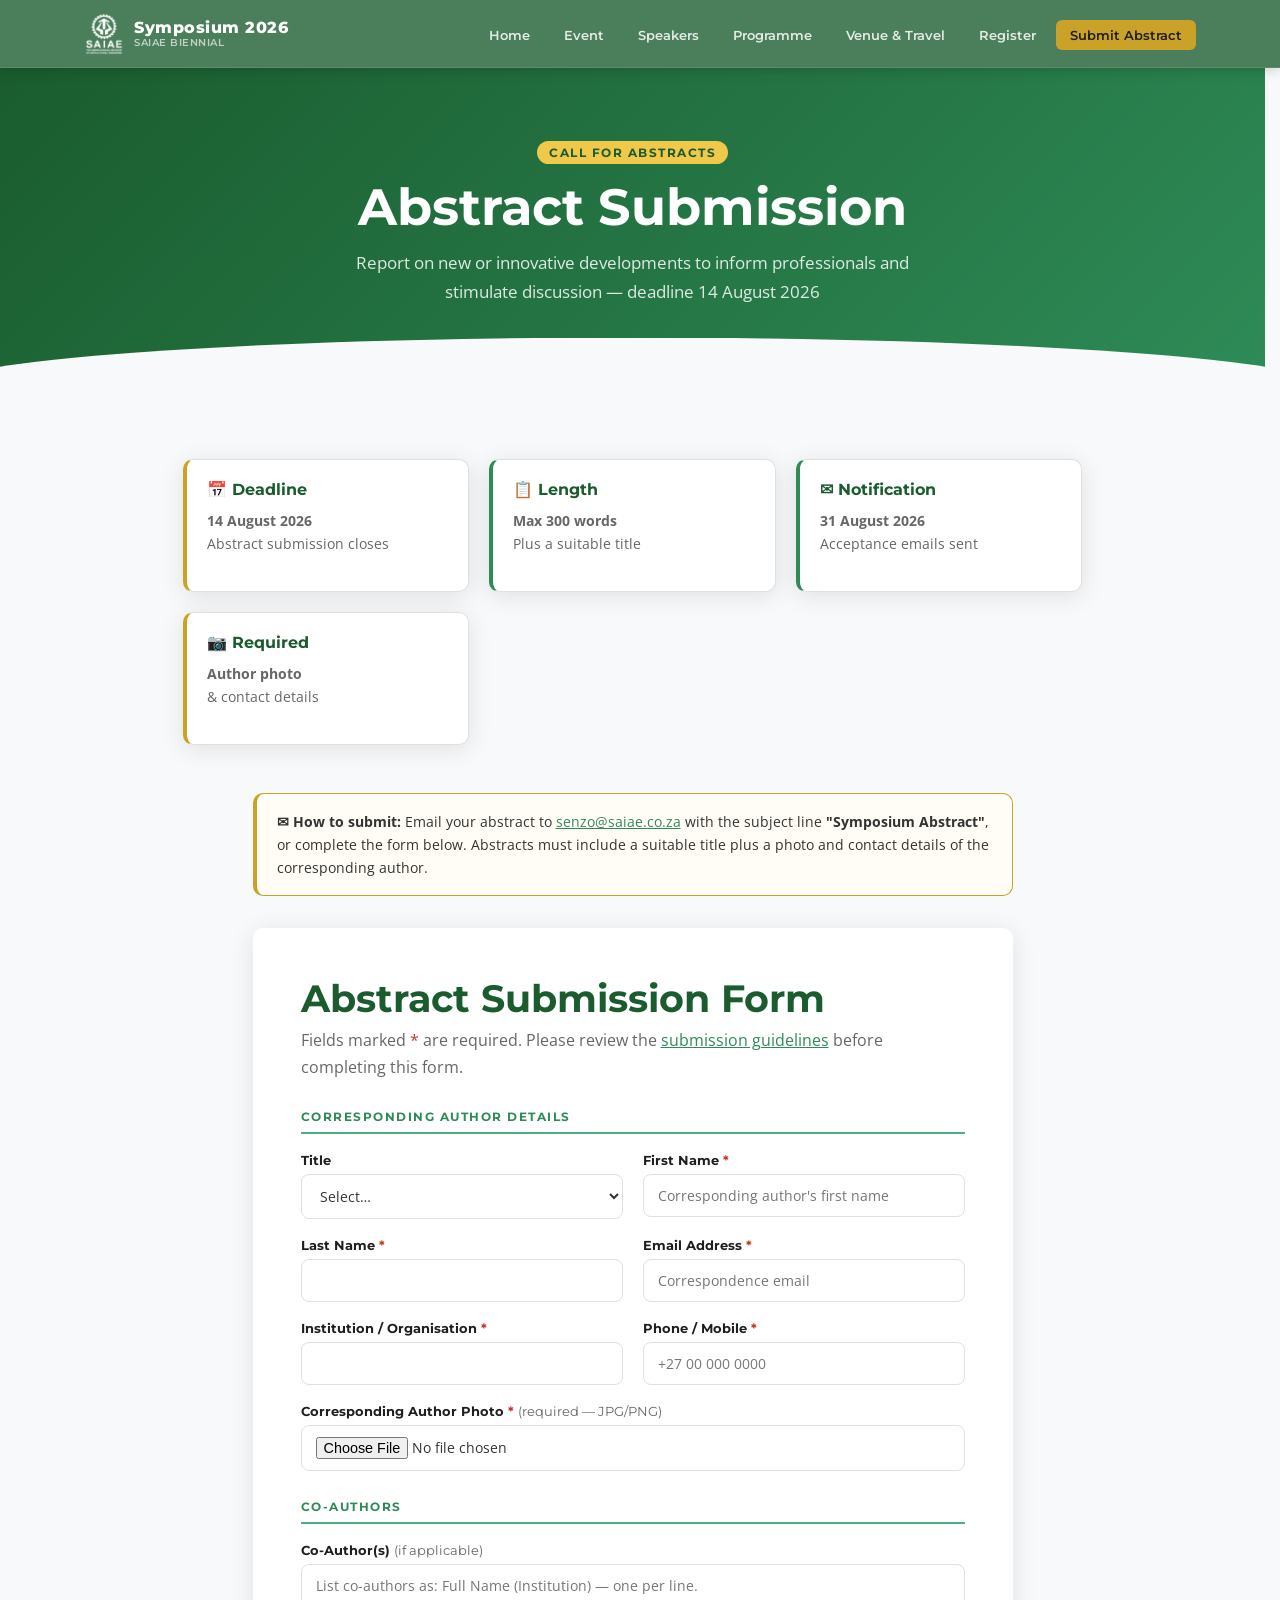
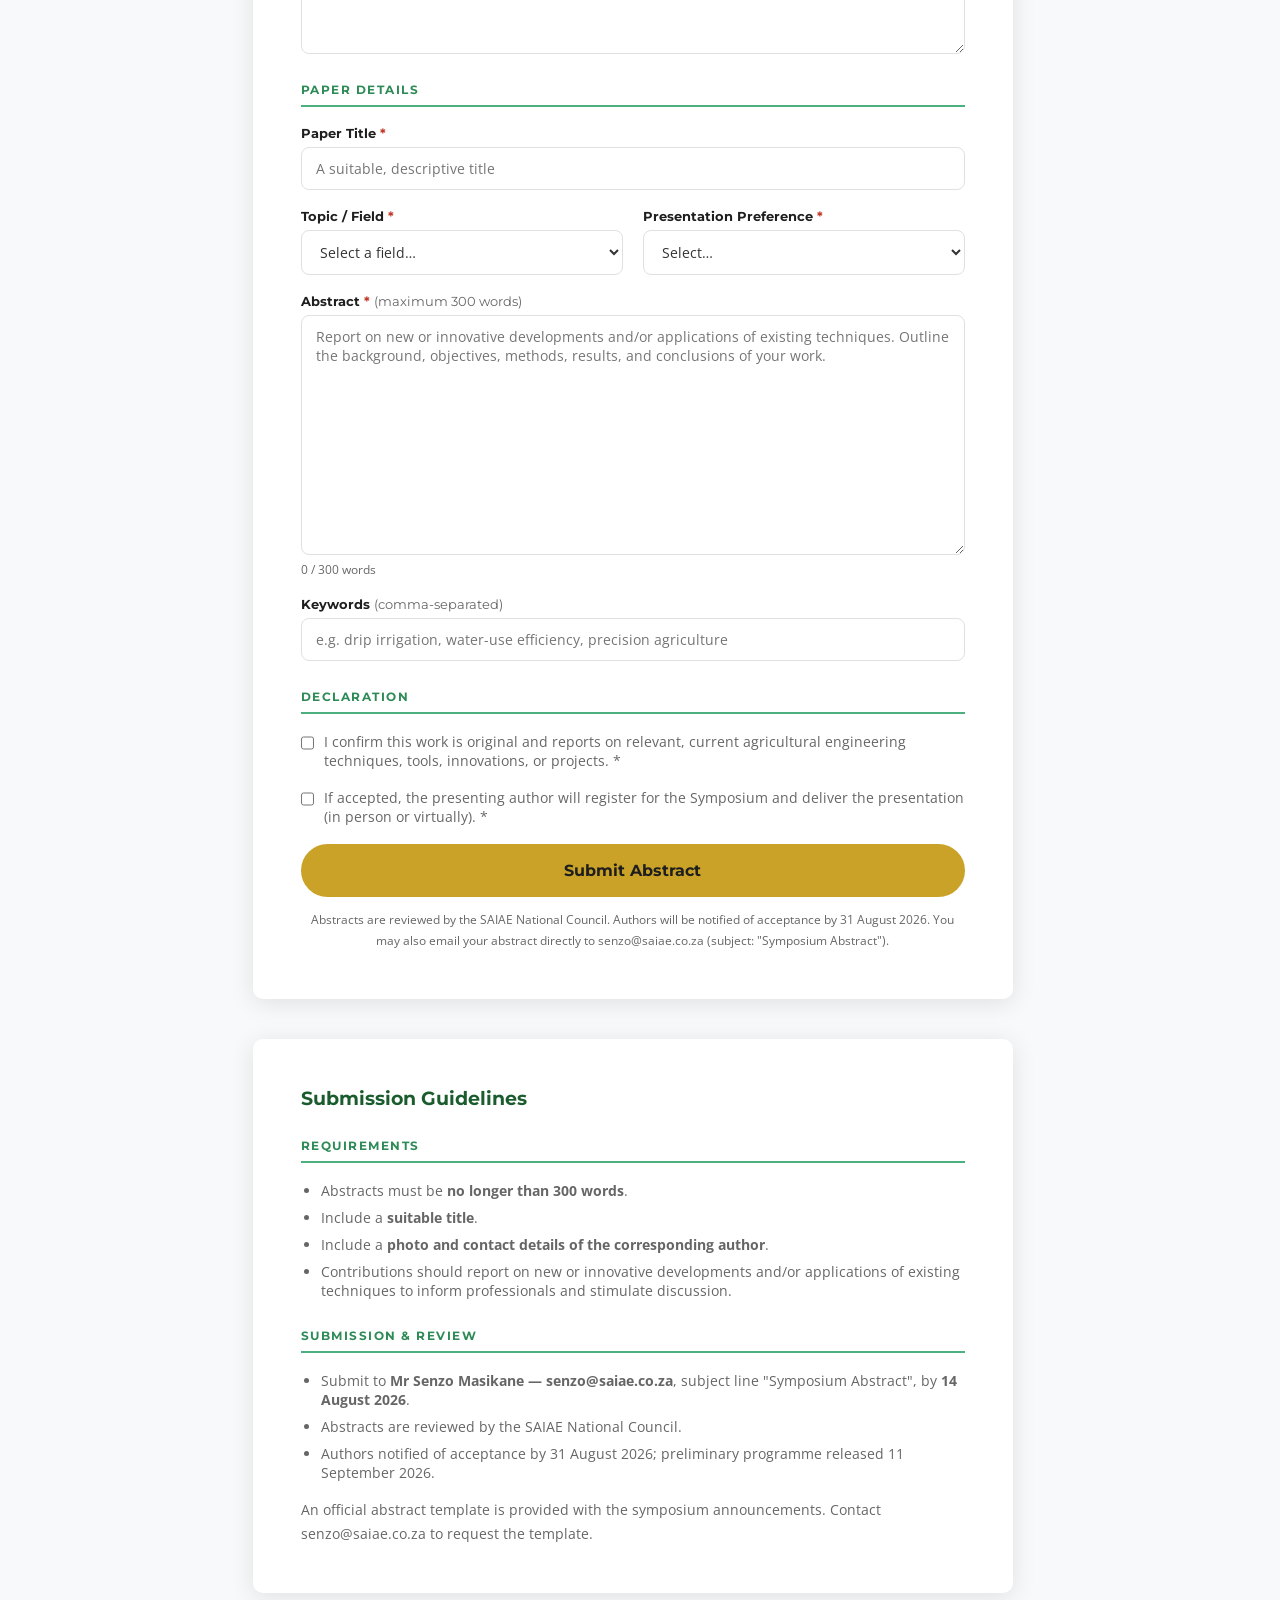
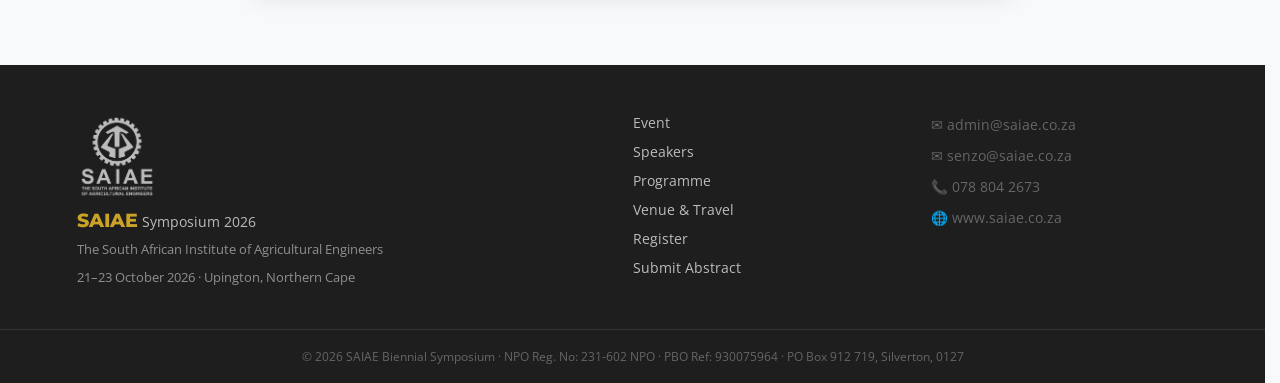
==== abstract.html @ a32e4984 "first commit" ====
<!DOCTYPE html>
<html lang="en">
<head>
  <meta charset="UTF-8" />
  <meta name="viewport" content="width=device-width, initial-scale=1.0" />
  <title>Submit Abstract — 2026 SAIAE Biennial Symposium</title>
  <link rel="stylesheet" href="css/styles.css" />
  <link href="https://fonts.googleapis.com/css2?family=Montserrat:wght@400;600;700;800&family=Open+Sans:wght@400;600&display=swap" rel="stylesheet" />
</head>
<body class="form-page">

  <nav class="navbar">
    <div class="nav-inner container">
      <a href="index.html" class="nav-logo">
        <img src="images/saiae-logo-white.png" alt="SAIAE Logo" class="nav-logo-img" />
        <span class="nav-logo-text">Symposium 2026<small>SAIAE Biennial</small></span>
      </a>
      <button class="nav-toggle" aria-label="Toggle menu">&#9776;</button>
      <ul class="nav-links">
        <li><a href="index.html">Home</a></li>
        <li><a href="event.html">Event</a></li>
        <li><a href="speakers.html">Speakers</a></li>
        <li><a href="timetable.html">Programme</a></li>
        <li><a href="venue.html">Venue &amp; Travel</a></li>
        <li><a href="register.html">Register</a></li>
        <li><a href="abstract.html" class="active">Submit Abstract</a></li>
      </ul>
    </div>
  </nav>

  <section class="page-hero">
    <div class="container">
      <span class="section-tag">Call for Abstracts</span>
      <h1>Abstract Submission</h1>
      <p>Report on new or innovative developments to inform professionals and stimulate discussion — deadline 14 August 2026</p>
    </div>
  </section>

  <section class="section">
    <div class="container">

      <!-- Guidelines strip -->
      <div style="display:grid; grid-template-columns:repeat(auto-fit,minmax(220px,1fr)); gap:20px; max-width:900px; margin:0 auto 48px; ">
        <div class="card" style="padding:20px; border-left:4px solid var(--gold);">
          <h3 style="color:var(--green-dark); font-size:1rem;">&#128197; Deadline</h3>
          <p style="font-size:.85rem; margin-top:6px;"><strong>14 August 2026</strong><br>Abstract submission closes</p>
        </div>
        <div class="card" style="padding:20px; border-left:4px solid var(--green-mid);">
          <h3 style="color:var(--green-dark); font-size:1rem;">&#128203; Length</h3>
          <p style="font-size:.85rem; margin-top:6px;"><strong>Max 300 words</strong><br>Plus a suitable title</p>
        </div>
        <div class="card" style="padding:20px; border-left:4px solid var(--green-mid);">
          <h3 style="color:var(--green-dark); font-size:1rem;">&#9993; Notification</h3>
          <p style="font-size:.85rem; margin-top:6px;"><strong>31 August 2026</strong><br>Acceptance emails sent</p>
        </div>
        <div class="card" style="padding:20px; border-left:4px solid var(--gold);">
          <h3 style="color:var(--green-dark); font-size:1rem;">&#128247; Required</h3>
          <p style="font-size:.85rem; margin-top:6px;"><strong>Author photo</strong><br>&amp; contact details</p>
        </div>
      </div>

      <!-- Email submission notice -->
      <div class="notice-box" style="max-width:760px; margin:0 auto 32px;">
        <strong>&#9993; How to submit:</strong> Email your abstract to <a href="mailto:senzo@saiae.co.za?subject=Symposium%20Abstract">senzo@saiae.co.za</a> with the subject line <strong>"Symposium Abstract"</strong>, or complete the form below. Abstracts must include a suitable title plus a photo and contact details of the corresponding author.
      </div>

      <div class="form-wrap">
        <h2 style="color:var(--green-dark); margin-bottom:4px;">Abstract Submission Form</h2>
        <p style="margin-bottom:8px;">Fields marked <span style="color:#c0392b;">*</span> are required. Please review the <a href="#guidelines" style="color:var(--green-mid);">submission guidelines</a> before completing this form.</p>

        <!-- Submissions are delivered by FormSubmit (https://formsubmit.co) — no backend required.
             multipart/form-data lets the corresponding-author photo be sent as an attachment. -->
        <form id="abstractForm" action="https://formsubmit.co/senzo@saiae.co.za" method="POST" enctype="multipart/form-data" data-type="abstract" novalidate>
          <!-- FormSubmit configuration -->
          <input type="hidden" name="_subject" value="New Abstract Submission — 2026 SAIAE" />
          <input type="hidden" name="_template" value="table" />
          <input type="hidden" name="_captcha" value="false" />
          <input type="hidden" name="_next" value="" />
          <input type="text" name="_honey" style="display:none" tabindex="-1" autocomplete="off" />

          <div class="form-section-title">Corresponding Author Details</div>
          <div class="form-row">
            <div class="form-group">
              <label>Title</label>
              <select name="title">
                <option value="">Select…</option>
                <option>Mr</option><option>Ms</option><option>Mrs</option>
                <option>Dr</option><option>Prof</option><option>Eng</option>
              </select>
            </div>
            <div class="form-group">
              <label>First Name <span class="req">*</span></label>
              <input type="text" name="firstName" placeholder="Corresponding author's first name" required />
            </div>
          </div>
          <div class="form-row">
            <div class="form-group">
              <label>Last Name <span class="req">*</span></label>
              <input type="text" name="lastName" required />
            </div>
            <div class="form-group">
              <label>Email Address <span class="req">*</span></label>
              <input type="email" name="email" placeholder="Correspondence email" required />
            </div>
          </div>
          <div class="form-row">
            <div class="form-group">
              <label>Institution / Organisation <span class="req">*</span></label>
              <input type="text" name="institution" required />
            </div>
            <div class="form-group">
              <label>Phone / Mobile <span class="req">*</span></label>
              <input type="tel" name="phone" placeholder="+27 00 000 0000" required />
            </div>
          </div>
          <div class="form-group">
            <label>Corresponding Author Photo <span class="req">*</span> <span style="font-weight:400; color:var(--text-muted);">(required — JPG/PNG)</span></label>
            <input type="file" name="authorPhoto" accept="image/*" required />
          </div>

          <div class="form-section-title">Co-Authors</div>
          <div class="form-group">
            <label>Co-Author(s) <span style="font-weight:400; color:var(--text-muted);">(if applicable)</span></label>
            <textarea name="coAuthors" placeholder="List co-authors as: Full Name (Institution) — one per line." style="min-height:90px;"></textarea>
          </div>

          <div class="form-section-title">Paper Details</div>
          <div class="form-group">
            <label>Paper Title <span class="req">*</span></label>
            <input type="text" name="paperTitle" placeholder="A suitable, descriptive title" required />
          </div>
          <div class="form-row">
            <div class="form-group">
              <label>Topic / Field <span class="req">*</span></label>
              <select name="track" required>
                <option value="">Select a field…</option>
                <option>4th Industrial Revolution</option>
                <option>Agricultural Mechanization</option>
                <option>Aquaculture &amp; Hydroponics</option>
                <option>Circular Economy</option>
                <option>Climate Change</option>
                <option>Energy Management</option>
                <option>Farm Road Design</option>
                <option>Food Engineering &amp; Post-Harvest Management</option>
                <option>Food &amp; Fibre Production Processing</option>
                <option>General Conditions of Contract</option>
                <option>Hydrology &amp; Dams</option>
                <option>Irrigation</option>
                <option>Livestock Water</option>
                <option>Packaging &amp; Packing Facilities</option>
                <option>Precision Agriculture</option>
                <option>Primary Production</option>
                <option>Renewable Energy</option>
                <option>Soil Conservation</option>
                <option>Structural Engineering</option>
                <option>Subsurface Drainage Systems in Agriculture</option>
                <option>Water Supply &amp; Water Resource Management</option>
                <option>Other</option>
              </select>
            </div>
            <div class="form-group">
              <label>Presentation Preference <span class="req">*</span></label>
              <select name="presentationType" required>
                <option value="">Select…</option>
                <option value="oral">Oral Presentation</option>
                <option value="poster">Poster Presentation</option>
                <option value="virtual">Virtual / Online Presentation</option>
                <option value="either">Either (author's preference)</option>
              </select>
            </div>
          </div>

          <div class="form-group">
            <label>Abstract <span class="req">*</span> <span style="font-weight:400; color:var(--text-muted);">(maximum 300 words)</span></label>
            <textarea name="abstract" id="abstractText" placeholder="Report on new or innovative developments and/or applications of existing techniques. Outline the background, objectives, methods, results, and conclusions of your work." style="min-height:240px;" required></textarea>
            <span style="font-size:.75rem; color:var(--text-muted);" id="wordCount">0 / 300 words</span>
          </div>

          <div class="form-group">
            <label>Keywords <span style="font-weight:400; color:var(--text-muted);">(comma-separated)</span></label>
            <input type="text" name="keywords" placeholder="e.g. drip irrigation, water-use efficiency, precision agriculture" />
          </div>

          <div class="form-section-title">Declaration</div>
          <div class="form-check">
            <input type="checkbox" id="original" name="original" required />
            <label for="original">I confirm this work is original and reports on relevant, current agricultural engineering techniques, tools, innovations, or projects. <span class="req">*</span></label>
          </div>
          <div class="form-check">
            <input type="checkbox" id="present" name="present" required />
            <label for="present">If accepted, the presenting author will register for the Symposium and deliver the presentation (in person or virtually). <span class="req">*</span></label>
          </div>

          <div class="form-submit">
            <button type="submit" class="btn btn-primary">Submit Abstract</button>
          </div>
          <p class="form-note">Abstracts are reviewed by the SAIAE National Council. Authors will be notified of acceptance by 31 August 2026. You may also email your abstract directly to senzo@saiae.co.za (subject: "Symposium Abstract").</p>
        </form>
      </div>

      <!-- Guidelines -->
      <div id="guidelines" class="form-wrap" style="margin-top:40px;">
        <h3 style="color:var(--green-dark); margin-bottom:16px;">Submission Guidelines</h3>
        <div class="form-section-title">Requirements</div>
        <ul style="padding-left:20px; margin-bottom:16px;">
          <li style="margin-bottom:8px; color:var(--text-muted); font-size:.9rem;">Abstracts must be <strong>no longer than 300 words</strong>.</li>
          <li style="margin-bottom:8px; color:var(--text-muted); font-size:.9rem;">Include a <strong>suitable title</strong>.</li>
          <li style="margin-bottom:8px; color:var(--text-muted); font-size:.9rem;">Include a <strong>photo and contact details of the corresponding author</strong>.</li>
          <li style="margin-bottom:8px; color:var(--text-muted); font-size:.9rem;">Contributions should report on new or innovative developments and/or applications of existing techniques to inform professionals and stimulate discussion.</li>
        </ul>
        <div class="form-section-title">Submission &amp; Review</div>
        <ul style="padding-left:20px; margin-bottom:16px;">
          <li style="margin-bottom:8px; color:var(--text-muted); font-size:.9rem;">Submit to <strong>Mr Senzo Masikane — senzo@saiae.co.za</strong>, subject line "Symposium Abstract", by <strong>14 August 2026</strong>.</li>
          <li style="margin-bottom:8px; color:var(--text-muted); font-size:.9rem;">Abstracts are reviewed by the SAIAE National Council.</li>
          <li style="margin-bottom:8px; color:var(--text-muted); font-size:.9rem;">Authors notified of acceptance by 31 August 2026; preliminary programme released 11 September 2026.</li>
        </ul>
        <p style="font-size:.85rem; color:var(--text-muted);">An official abstract template is provided with the symposium announcements. Contact senzo@saiae.co.za to request the template.</p>
      </div>

    </div>
  </section>

  <footer class="footer">
    <div class="container footer-inner">
      <div class="footer-brand"><img src="images/saiae-logo-white.png" alt="SAIAE Logo" class="footer-logo-img" /><span class="logo-accent">SAIAE</span> Symposium 2026<p>The South African Institute of Agricultural Engineers</p><p style="margin-top:6px;">21–23 October 2026 · Upington, Northern Cape</p></div>
      <div class="footer-links">
        <a href="event.html">Event</a><a href="speakers.html">Speakers</a>
        <a href="timetable.html">Programme</a><a href="venue.html">Venue &amp; Travel</a>
        <a href="register.html">Register</a><a href="abstract.html">Submit Abstract</a>
      </div>
      <div class="footer-contact"><p>&#9993; admin@saiae.co.za</p><p>&#9993; senzo@saiae.co.za</p><p>&#128222; 078 804 2673</p><p>&#127760; www.saiae.co.za</p></div>
    </div>
    <div class="footer-bottom"><p>&copy; 2026 SAIAE Biennial Symposium · NPO Reg. No: 231-602 NPO · PBO Ref: 930075964 · PO Box 912 719, Silverton, 0127</p></div>
  </footer>

  <script src="js/main.js"></script>
</body>
</html>
---- css/styles.css ----
/* =============================================
   SAIAE 2026 SYMPOSIUM — GLOBAL STYLES
   ============================================= */

:root {
  --green-dark:   #1a5c2e;
  --green-mid:    #2e8b57;
  --green-light:  #4caf80;
  --gold:         #c9a227;
  --gold-light:   #f0c84a;
  --charcoal:     #1e1e1e;
  --text:         #333333;
  --text-muted:   #666666;
  --bg-light:     #f8f9fa;
  --white:        #ffffff;
  --border:       #e0e0e0;
  --shadow:       0 4px 24px rgba(0,0,0,0.10);
  --radius:       10px;
  --font-head:    'Montserrat', sans-serif;
  --font-body:    'Open Sans', sans-serif;
  --nav-h:        68px;
}

*, *::before, *::after { box-sizing: border-box; margin: 0; padding: 0; }

html {
  scroll-behavior: smooth;
  overflow-y: scroll;          /* always reserve scrollbar space — stops the sideways "shake" between pages */
  scrollbar-gutter: stable;
}

body {
  font-family: var(--font-body);
  color: var(--text);
  background: var(--white);
  padding-top: var(--nav-h);
}

.container { max-width: 1160px; margin: 0 auto; padding: 0 24px; }
.section { padding: 72px 0; }
.bg-light { background: var(--bg-light); }

/* ---- TYPOGRAPHY ---- */
h1,h2,h3,h4 { font-family: var(--font-head); color: var(--charcoal); line-height: 1.2; }
h2 { font-size: clamp(1.6rem, 3vw, 2.4rem); margin-bottom: 16px; }
h3 { font-size: 1.2rem; margin-bottom: 10px; }
p  { line-height: 1.7; color: var(--text-muted); }

.section-tag {
  display: inline-block;
  background: var(--gold-light);
  color: var(--green-dark);
  font-family: var(--font-head);
  font-size: .75rem;
  font-weight: 700;
  letter-spacing: 1.5px;
  text-transform: uppercase;
  padding: 4px 12px;
  border-radius: 20px;
  margin-bottom: 12px;
}

.logo-accent { color: var(--gold); }

/* Logo variants */
.hero-logo {
  display: block;
  width: 120px;
  margin-bottom: 20px;
  filter: brightness(0) invert(1);  /* white on dark bg */
  opacity: .9;
}
.footer-logo-img {
  display: block;
  width: 80px;
  margin-bottom: 8px;
  filter: brightness(0) invert(1);
  opacity: .7;
}

/* ---- BUTTONS ---- */
.btn {
  display: inline-block;
  padding: 13px 32px;
  border-radius: 50px;
  font-family: var(--font-head);
  font-weight: 700;
  font-size: .9rem;
  text-decoration: none;
  cursor: pointer;
  transition: all .25s;
  border: 2px solid transparent;
}
.btn-primary {
  background: var(--gold);
  color: var(--charcoal);
}
.btn-primary:hover { background: var(--gold-light); transform: translateY(-2px); box-shadow: var(--shadow); }
.btn-outline {
  background: transparent;
  border-color: var(--white);
  color: var(--white);
}
.btn-outline:hover { background: var(--white); color: var(--green-dark); transform: translateY(-2px); }
.btn-green {
  background: var(--green-mid);
  color: var(--white);
  border-color: var(--green-mid);
}
.btn-green:hover { background: var(--green-dark); border-color: var(--green-dark); transform: translateY(-2px); }

/* ---- NAVBAR ---- */
.navbar {
  position: fixed; top: 0; left: 0; right: 0;
  height: var(--nav-h);
  background: rgba(26, 92, 46, 0.78);   /* --green-dark @ 78% — glassy */
  -webkit-backdrop-filter: blur(14px) saturate(150%);
  backdrop-filter: blur(14px) saturate(150%);
  border-bottom: 1px solid rgba(255,255,255,.10);
  z-index: 1000;
  box-shadow: 0 2px 12px rgba(0,0,0,.18);
  transition: background .25s, box-shadow .25s;
}
.nav-inner {
  display: flex; align-items: center; justify-content: space-between;
  height: 100%;
}
.nav-logo {
  display: flex;
  align-items: center;
  gap: 10px;
  text-decoration: none;
}
.nav-logo-img {
  height: 44px;
  width: auto;
  display: block;
}
.nav-logo-text {
  font-family: var(--font-head);
  font-size: 1rem;
  font-weight: 800;
  color: var(--white);
  letter-spacing: .5px;
  line-height: 1.2;
}
.nav-logo-text small {
  display: block;
  font-size: .65rem;
  font-weight: 600;
  color: rgba(255,255,255,.65);
  letter-spacing: .5px;
  text-transform: uppercase;
}
.nav-links {
  display: flex; gap: 6px; list-style: none; align-items: center;
}
.nav-links a {
  color: rgba(255,255,255,.85);
  text-decoration: none;
  font-family: var(--font-head);
  font-size: .82rem;
  font-weight: 600;
  padding: 7px 14px;
  border-radius: 6px;
  transition: background .2s, color .2s;
}
.nav-links a:hover, .nav-links a.active {
  background: var(--gold);
  color: var(--charcoal);
}
.nav-toggle { display: none; background: none; border: none; color: var(--white); font-size: 1.5rem; cursor: pointer; }

/* ---- HERO ---- */
.hero {
  position: relative;
  min-height: 92vh;
  display: flex; align-items: center;
  background: linear-gradient(135deg, var(--green-dark) 0%, var(--green-mid) 60%, #1a7a42 100%);
  overflow: hidden;
}
.hero::before {
  content: '';
  position: absolute; inset: 0;
  background: url('../images/hero-bg.jpg') center/cover no-repeat;
  opacity: .15;
}
.hero-overlay { position: absolute; inset: 0; background: linear-gradient(135deg, rgba(26,92,46,.92) 0%, rgba(46,139,87,.75) 100%); }
.hero-content {
  position: relative; z-index: 2;
  padding: 80px 24px 100px;
}
.hero-tag {
  font-family: var(--font-head);
  font-size: .8rem;
  font-weight: 700;
  letter-spacing: 2px;
  text-transform: uppercase;
  color: var(--gold-light);
  margin-bottom: 16px;
}
.hero-title {
  font-family: var(--font-head);
  font-size: clamp(2.8rem, 7vw, 5.5rem);
  font-weight: 800;
  color: var(--white);
  line-height: 1.05;
  margin-bottom: 20px;
}
.hero-subtitle {
  font-size: clamp(1rem, 2vw, 1.3rem);
  color: rgba(255,255,255,.88);
  max-width: 560px;
  margin-bottom: 24px;
  line-height: 1.6;
}
.hero-meta {
  display: flex; flex-wrap: wrap; gap: 12px;
  margin-bottom: 36px;
  font-family: var(--font-head);
  font-size: .9rem;
  color: rgba(255,255,255,.9);
}
.meta-divider { opacity: .5; }
.hero-cta { display: flex; gap: 16px; flex-wrap: wrap; }
.hero-wave {
  position: absolute; bottom: -1px; left: 0; right: 0;
  line-height: 0;
}
.hero-wave svg { width: 100%; height: 80px; }

/* ---- INFO CARDS ---- */
.cards-grid {
  display: grid;
  grid-template-columns: repeat(auto-fit, minmax(240px, 1fr));
  gap: 24px;
}
.card {
  background: var(--white);
  border: 1px solid var(--border);
  border-radius: var(--radius);
  padding: 32px 24px;
  box-shadow: var(--shadow);
  transition: transform .25s, box-shadow .25s;
}
.card:hover { transform: translateY(-6px); box-shadow: 0 10px 36px rgba(0,0,0,.13); }
.card-icon { font-size: 2.2rem; margin-bottom: 14px; }
.card h3 { color: var(--green-dark); }
.card p { font-size: .9rem; margin-bottom: 16px; }
.card-link {
  font-family: var(--font-head);
  font-size: .82rem;
  font-weight: 700;
  color: var(--green-mid);
  text-decoration: none;
  transition: color .2s;
}
.card-link:hover { color: var(--gold); }

/* ---- ABOUT STRIP ---- */
.about-inner {
  display: grid;
  grid-template-columns: 1fr 1fr;
  gap: 64px;
  align-items: center;
}
.about-text h2 { color: var(--green-dark); }
.about-text p { margin-bottom: 16px; }
.about-stats {
  display: grid; grid-template-columns: 1fr 1fr; gap: 24px;
}
.stat {
  background: var(--white);
  border-radius: var(--radius);
  padding: 24px;
  text-align: center;
  box-shadow: var(--shadow);
}
.stat-number {
  display: block;
  font-family: var(--font-head);
  font-size: 2.4rem;
  font-weight: 800;
  color: var(--green-mid);
}
.stat-label {
  display: block;
  font-size: .8rem;
  color: var(--text-muted);
  font-weight: 600;
  margin-top: 4px;
}

/* ---- PAGE HERO (inner pages) ---- */
.page-hero {
  background: linear-gradient(135deg, var(--green-dark), var(--green-mid));
  padding: 72px 24px 80px;
  text-align: center;
  position: relative;
  overflow: hidden;
}
.page-hero::after {
  content: '';
  position: absolute; bottom: -1px; left: 0; right: 0;
  height: 50px;
  background: var(--bg-light);
  clip-path: ellipse(55% 100% at 50% 100%);
}
.page-hero h1 {
  color: var(--white);
  font-size: clamp(2rem, 5vw, 3.2rem);
  margin-bottom: 12px;
}
.page-hero p {
  color: rgba(255,255,255,.85);
  font-size: 1.05rem;
  max-width: 600px;
  margin: 0 auto;
}

/* ---- EVENT PAGE ---- */
.event-grid {
  display: grid;
  grid-template-columns: 2fr 1fr;
  gap: 48px;
  align-items: start;
}
.event-body h3 { color: var(--green-dark); margin-top: 28px; margin-bottom: 8px; }
.event-body ul { padding-left: 20px; }
.event-body ul li { margin-bottom: 8px; color: var(--text-muted); line-height: 1.6; }
.event-sidebar .sidebar-card {
  background: var(--green-dark);
  color: var(--white);
  border-radius: var(--radius);
  padding: 28px;
  margin-bottom: 20px;
}
.event-sidebar .sidebar-card h4 { color: var(--gold-light); margin-bottom: 12px; font-size: .85rem; letter-spacing: 1px; text-transform: uppercase; }
.event-sidebar .sidebar-card p { color: rgba(255,255,255,.85); font-size: .9rem; margin-bottom: 8px; }
.theme-pill {
  display: inline-block;
  background: rgba(201,162,39,.2);
  color: var(--gold-light);
  border: 1px solid var(--gold);
  border-radius: 20px;
  padding: 4px 14px;
  font-size: .8rem;
  font-weight: 600;
  margin: 4px 4px 4px 0;
}

/* ---- SPEAKERS PAGE ---- */
.speakers-grid {
  display: grid;
  grid-template-columns: repeat(auto-fill, minmax(280px, 1fr));
  gap: 32px;
}
.speaker-card {
  background: var(--white);
  border-radius: var(--radius);
  overflow: hidden;
  box-shadow: var(--shadow);
  border: 1px solid var(--border);
  transition: transform .25s, box-shadow .25s;
}
.speaker-card:hover { transform: translateY(-6px); box-shadow: 0 14px 40px rgba(0,0,0,.14); }
.speaker-img {
  width: 100%;
  aspect-ratio: 1/1;
  object-fit: cover;
  background: linear-gradient(135deg, var(--green-dark), var(--green-light));
  display: flex; align-items: center; justify-content: center;
  font-size: 4rem;
  color: rgba(255,255,255,.5);
}
.speaker-img img { width: 100%; height: 100%; object-fit: cover; }
.speaker-info { padding: 24px; }
.speaker-type {
  font-size: .72rem;
  font-weight: 700;
  letter-spacing: 1.5px;
  text-transform: uppercase;
  padding: 3px 10px;
  border-radius: 12px;
  margin-bottom: 10px;
  display: inline-block;
}
.type-key   { background: rgba(201,162,39,.15); color: var(--gold); }
.type-tech  { background: rgba(46,139,87,.15);  color: var(--green-mid); }
.speaker-name  { font-size: 1.1rem; color: var(--green-dark); margin-bottom: 4px; }
.speaker-title { font-size: .82rem; color: var(--text-muted); margin-bottom: 12px; }
.speaker-topic {
  font-size: .85rem;
  border-left: 3px solid var(--gold);
  padding-left: 10px;
  color: var(--text);
  font-style: italic;
}
.speaker-bio { font-size: .82rem; color: var(--text-muted); margin-top: 10px; line-height: 1.6; }

/* ---- TIMETABLE PAGE ---- */
.timetable-tabs { display: flex; gap: 8px; margin-bottom: 32px; flex-wrap: wrap; }
.tab-btn {
  padding: 10px 24px;
  border: 2px solid var(--green-mid);
  background: var(--white);
  color: var(--green-mid);
  font-family: var(--font-head);
  font-weight: 700;
  font-size: .85rem;
  border-radius: 50px;
  cursor: pointer;
  transition: all .2s;
}
.tab-btn.active, .tab-btn:hover {
  background: var(--green-mid);
  color: var(--white);
}
.day-panel { display: none; }
.day-panel.active { display: block; }
.timetable-table {
  width: 100%;
  border-collapse: collapse;
  border-radius: var(--radius);
  overflow: hidden;
  box-shadow: var(--shadow);
}
.timetable-table thead {
  background: var(--green-dark);
  color: var(--white);
}
.timetable-table th, .timetable-table td {
  padding: 14px 18px;
  text-align: left;
  font-size: .88rem;
}
.timetable-table th { font-family: var(--font-head); font-weight: 700; font-size: .8rem; letter-spacing: .5px; }
.timetable-table tbody tr:nth-child(even) { background: var(--bg-light); }
.timetable-table tbody tr:hover { background: rgba(46,139,87,.07); }
.timetable-table td:first-child {
  font-family: var(--font-head);
  font-weight: 700;
  color: var(--green-mid);
  white-space: nowrap;
  width: 120px;
}
.event-type {
  display: inline-block;
  font-size: .7rem;
  font-weight: 700;
  letter-spacing: 1px;
  text-transform: uppercase;
  padding: 2px 8px;
  border-radius: 10px;
  margin-left: 6px;
  vertical-align: middle;
}
.type-plenary  { background: rgba(201,162,39,.2); color: #8a6a00; }
.type-break    { background: rgba(100,100,100,.12); color: #666; }
.type-workshop { background: rgba(46,139,87,.15); color: var(--green-mid); }
.type-social   { background: rgba(63,81,181,.12); color: #3f51b5; }

/* ---- FORMS ---- */
.form-page { background: var(--bg-light); }
.form-wrap {
  max-width: 760px;
  margin: 0 auto;
  background: var(--white);
  border-radius: var(--radius);
  padding: 48px;
  box-shadow: var(--shadow);
}
.form-section-title {
  font-family: var(--font-head);
  font-size: .75rem;
  font-weight: 700;
  letter-spacing: 1.5px;
  text-transform: uppercase;
  color: var(--green-mid);
  border-bottom: 2px solid var(--green-light);
  padding-bottom: 8px;
  margin: 28px 0 18px;
}
.form-row { display: grid; gap: 20px; grid-template-columns: 1fr 1fr; }
.form-group { display: flex; flex-direction: column; gap: 6px; margin-bottom: 18px; }
.form-group label {
  font-size: .82rem;
  font-weight: 700;
  color: var(--charcoal);
  font-family: var(--font-head);
}
.form-group label .req { color: #c0392b; }
.form-group input,
.form-group select,
.form-group textarea {
  padding: 11px 14px;
  border: 1.5px solid var(--border);
  border-radius: 8px;
  font-family: var(--font-body);
  font-size: .9rem;
  color: var(--text);
  background: var(--white);
  transition: border-color .2s, box-shadow .2s;
  width: 100%;
}
.form-group input:focus,
.form-group select:focus,
.form-group textarea:focus {
  outline: none;
  border-color: var(--green-mid);
  box-shadow: 0 0 0 3px rgba(46,139,87,.15);
}
.form-group textarea { resize: vertical; min-height: 110px; }
.form-check { display: flex; align-items: flex-start; gap: 10px; margin-bottom: 18px; }
.form-check input[type=checkbox] { margin-top: 3px; width: 16px; height: 16px; cursor: pointer; }
.form-check label { font-size: .85rem; color: var(--text-muted); cursor: pointer; }
.form-submit { margin-top: 8px; }
.form-submit .btn { width: 100%; text-align: center; font-size: 1rem; padding: 15px; }
.form-note { font-size: .78rem; color: var(--text-muted); margin-top: 12px; text-align: center; }
.success-msg {
  display: none;
  background: #e8f5e9;
  border: 1px solid #81c784;
  border-radius: var(--radius);
  padding: 20px 24px;
  color: var(--green-dark);
  font-family: var(--font-head);
  font-weight: 600;
  margin-top: 16px;
  text-align: center;
}

/* ---- IMPORTANT DATES GRID ---- */
.dates-grid {
  display: grid;
  grid-template-columns: repeat(auto-fit, minmax(180px, 1fr));
  gap: 16px;
}
.date-item {
  background: var(--white);
  border: 1px solid var(--border);
  border-radius: var(--radius);
  padding: 22px 18px;
  text-align: center;
  box-shadow: var(--shadow);
  border-top: 4px solid var(--green-mid);
}
.date-item.highlight { border-top-color: var(--gold); background: #fffdf5; }
.date-when {
  display: block;
  font-family: var(--font-head);
  font-size: 1.15rem;
  font-weight: 800;
  color: var(--green-dark);
}
.date-item.highlight .date-when { color: #8a6a00; }
.date-what {
  display: block;
  font-size: .8rem;
  color: var(--text-muted);
  margin-top: 6px;
  font-weight: 600;
}

/* ---- NOTICE BOX ---- */
.notice-box {
  background: #fffdf5;
  border: 1px solid var(--gold);
  border-left: 4px solid var(--gold);
  border-radius: var(--radius);
  padding: 16px 20px;
  font-size: .9rem;
  color: var(--text);
  line-height: 1.6;
}
.notice-box a { color: var(--green-mid); }

/* ---- TOPIC COLUMNS (event page) ---- */
.topic-columns {
  columns: 2;
  column-gap: 32px;
  padding-left: 20px;
}
.topic-columns li { margin-bottom: 8px; color: var(--text-muted); break-inside: avoid; }

/* ---- TOPIC CHIPS (speakers page) ---- */
.topic-grid { display: flex; flex-wrap: wrap; gap: 10px; }
.topic-chip {
  background: var(--bg-light);
  border: 1px solid var(--border);
  border-left: 3px solid var(--green-mid);
  border-radius: 6px;
  padding: 10px 16px;
  font-size: .85rem;
  font-weight: 600;
  color: var(--green-dark);
  font-family: var(--font-head);
}

/* ---- TBA SPEAKER CARDS ---- */
.speaker-card.tba .speaker-img { background: linear-gradient(135deg, #cfd8d2, #aebfb4); }
.speaker-card.tba .speaker-name { color: var(--text-muted); }

/* ---- COLLAPSIBLE ACCORDION (speakers) ---- */
.accordion {
  background: var(--white);
  border: 1px solid var(--border);
  border-radius: var(--radius);
  box-shadow: var(--shadow);
  margin-bottom: 16px;
  overflow: hidden;
}
.accordion-header {
  width: 100%;
  display: flex;
  align-items: center;
  gap: 14px;
  padding: 18px 24px;
  background: var(--white);
  border: none;
  border-left: 5px solid var(--green-mid);
  cursor: pointer;
  font-family: var(--font-head);
  text-align: left;
  transition: background .2s;
}
.accordion-header:hover { background: var(--bg-light); }
.accordion.open .accordion-header { border-left-color: var(--gold); }
.acc-icon { font-size: 1.3rem; line-height: 1; }
.acc-title {
  flex: 1;
  font-size: 1.15rem;
  font-weight: 800;
  color: var(--green-dark);
}
.acc-meta {
  font-size: .78rem;
  font-weight: 600;
  color: var(--text-muted);
  background: var(--bg-light);
  padding: 3px 10px;
  border-radius: 12px;
  white-space: nowrap;
}
.acc-chevron {
  color: var(--green-mid);
  font-size: 1.1rem;
  transition: transform .3s ease;
}
.accordion.open .acc-chevron { transform: rotate(180deg); }
.accordion-body { display: none; padding: 4px 24px 24px; }
.accordion.open .accordion-body { display: block; animation: accFade .3s ease; }
@keyframes accFade {
  from { opacity: 0; transform: translateY(-6px); }
  to   { opacity: 1; transform: translateY(0); }
}

/* ---- COMPACT SPEAKER CARDS (scales to many speakers) ---- */
.speaker-grid-compact {
  display: grid;
  grid-template-columns: repeat(auto-fill, minmax(300px, 1fr));
  gap: 14px;
}
.speaker-card-compact {
  display: flex;
  gap: 14px;
  align-items: flex-start;
  background: var(--bg-light);
  border: 1px solid var(--border);
  border-radius: 10px;
  padding: 14px;
  transition: transform .2s, box-shadow .2s;
}
.speaker-card-compact:hover { transform: translateY(-3px); box-shadow: var(--shadow); }
.sc-avatar {
  flex: 0 0 60px;
  width: 60px; height: 60px;
  border-radius: 50%;
  background: linear-gradient(135deg, var(--green-dark), var(--green-light));
  display: flex; align-items: center; justify-content: center;
  font-size: 1.7rem; color: rgba(255,255,255,.6);
  overflow: hidden;
}
.sc-avatar img { width: 100%; height: 100%; object-fit: cover; }
.sc-info { min-width: 0; }
.sc-name { font-size: .98rem; color: var(--green-dark); margin: 5px 0 2px; }
.sc-title { font-size: .78rem; color: var(--text-muted); margin-bottom: 7px; }
.sc-topic {
  font-size: .8rem;
  color: var(--text);
  border-left: 3px solid var(--gold);
  padding-left: 8px;
  font-style: italic;
  line-height: 1.4;
}

/* ---- FEE TABLE ---- */
.table-scroll { overflow-x: auto; border-radius: var(--radius); box-shadow: var(--shadow); }
.fee-table {
  width: 100%;
  border-collapse: collapse;
  background: var(--white);
  min-width: 640px;
}
.fee-table thead { background: var(--green-dark); color: var(--white); }
.fee-table th, .fee-table td { padding: 13px 16px; text-align: left; font-size: .88rem; }
.fee-table th { font-family: var(--font-head); font-weight: 700; font-size: .82rem; }
.fee-table th span { font-weight: 400; opacity: .8; font-size: .72rem; }
.fee-table td:first-child { font-weight: 600; color: var(--green-dark); }
.fee-table td:not(:first-child) { font-family: var(--font-head); font-weight: 600; }
.fee-table tbody tr:nth-child(even) { background: var(--bg-light); }
.fee-table tbody tr:hover { background: rgba(46,139,87,.07); }
.fee-notes { margin-top: 16px; }
.fee-notes p { font-size: .8rem; color: var(--text-muted); margin-bottom: 6px; }

/* ---- ACCOMMODATION CARDS ---- */
.accom-grid {
  display: grid;
  grid-template-columns: repeat(auto-fill, minmax(280px, 1fr));
  gap: 24px;
}
.accom-card {
  background: var(--white);
  border: 1px solid var(--border);
  border-radius: var(--radius);
  padding: 24px;
  box-shadow: var(--shadow);
  position: relative;
  transition: transform .25s, box-shadow .25s;
}
.accom-card:hover { transform: translateY(-4px); box-shadow: 0 12px 36px rgba(0,0,0,.13); }
.accom-card.featured { border: 2px solid var(--gold); }
.accom-tag {
  position: absolute; top: -11px; left: 20px;
  background: var(--gold); color: var(--charcoal);
  font-family: var(--font-head); font-size: .68rem; font-weight: 700;
  letter-spacing: 1px; text-transform: uppercase;
  padding: 3px 12px; border-radius: 12px;
}
.accom-card h3 { color: var(--green-dark); font-size: 1.05rem; }
.accom-meta { font-size: .8rem; color: var(--gold); font-weight: 700; margin: 4px 0 10px; font-family: var(--font-head); }
.accom-card p { font-size: .85rem; }
.accom-link {
  display: inline-block; margin-top: 12px;
  font-family: var(--font-head); font-size: .8rem; font-weight: 700;
  color: var(--green-mid); text-decoration: none;
}
.accom-link:hover { color: var(--gold); }

/* ---- TECHNICAL TOUR CARDS ---- */
.tour-grid {
  display: grid;
  grid-template-columns: repeat(auto-fit, minmax(220px, 1fr));
  gap: 24px;
}
.tour-card {
  background: var(--white);
  border-radius: var(--radius);
  padding: 28px 22px;
  text-align: center;
  box-shadow: var(--shadow);
  border-bottom: 4px solid var(--green-mid);
  transition: transform .25s;
}
.tour-card:hover { transform: translateY(-4px); }
.tour-icon { font-size: 2.4rem; display: block; margin-bottom: 12px; }
.tour-card h3 { color: var(--green-dark); font-size: 1rem; }
.tour-card p { font-size: .82rem; margin-top: 6px; }

/* ---- WHY / TOURISM LISTS ---- */
.why-list { list-style: none; padding: 0; margin-top: 14px; }
.why-list li {
  padding: 10px 0 10px 28px;
  position: relative;
  border-bottom: 1px solid var(--border);
  color: var(--text-muted);
  font-size: .9rem;
  line-height: 1.5;
}
.why-list li::before {
  content: '\2713';
  position: absolute; left: 0; top: 10px;
  color: var(--green-mid); font-weight: 700;
}
.why-list li strong { color: var(--green-dark); }

/* ---- THANK-YOU PAGE ---- */
.thank-check {
  width: 88px; height: 88px;
  margin: 0 auto 24px;
  border-radius: 50%;
  background: var(--green-mid);
  color: #fff;
  font-size: 3rem;
  display: flex; align-items: center; justify-content: center;
  box-shadow: 0 8px 28px rgba(46,139,87,.35);
  animation: pop .4s ease;
}
@keyframes pop {
  0% { transform: scale(0); }
  70% { transform: scale(1.12); }
  100% { transform: scale(1); }
}

/* ---- FOOTER ---- */
.footer {
  background: var(--charcoal);
  color: rgba(255,255,255,.7);
  padding-top: 48px;
}
.footer-inner {
  display: grid;
  grid-template-columns: 2fr 1fr 1fr;
  gap: 40px;
  padding-bottom: 40px;
}
.footer-brand { font-size: .9rem; }
.footer-brand .logo-accent { font-size: 1.2rem; font-family: var(--font-head); font-weight: 800; }
.footer-brand p { margin-top: 6px; font-size: .82rem; color: rgba(255,255,255,.5); }
.footer-links { display: flex; flex-direction: column; gap: 10px; }
.footer-links a { color: rgba(255,255,255,.7); text-decoration: none; font-size: .88rem; transition: color .2s; }
.footer-links a:hover { color: var(--gold-light); }
.footer-contact p { font-size: .85rem; margin-bottom: 8px; }
.footer-bottom {
  border-top: 1px solid rgba(255,255,255,.1);
  padding: 16px 24px;
  text-align: center;
  font-size: .78rem;
  color: rgba(255,255,255,.4);
}

/* ---- RESPONSIVE ---- */
@media (max-width: 768px) {
  .nav-links { display: none; flex-direction: column; position: absolute; top: var(--nav-h); left: 0; right: 0; background: rgba(26,92,46,.92); -webkit-backdrop-filter: blur(14px); backdrop-filter: blur(14px); padding: 16px; gap: 4px; box-shadow: 0 8px 24px rgba(0,0,0,.25); }
  .nav-links.open { display: flex; }
  .nav-toggle { display: block; }
  .about-inner { grid-template-columns: 1fr; gap: 40px; }
  .event-grid { grid-template-columns: 1fr; }
  .form-row { grid-template-columns: 1fr; }
  .footer-inner { grid-template-columns: 1fr; gap: 24px; }
  .form-wrap { padding: 28px 20px; }
  .hero { min-height: 80vh; }
  .timetable-table { font-size: .78rem; }
  .timetable-table th, .timetable-table td { padding: 10px 12px; }
  .topic-columns { columns: 1; }
  .nav-logo-text { font-size: .9rem; }
}
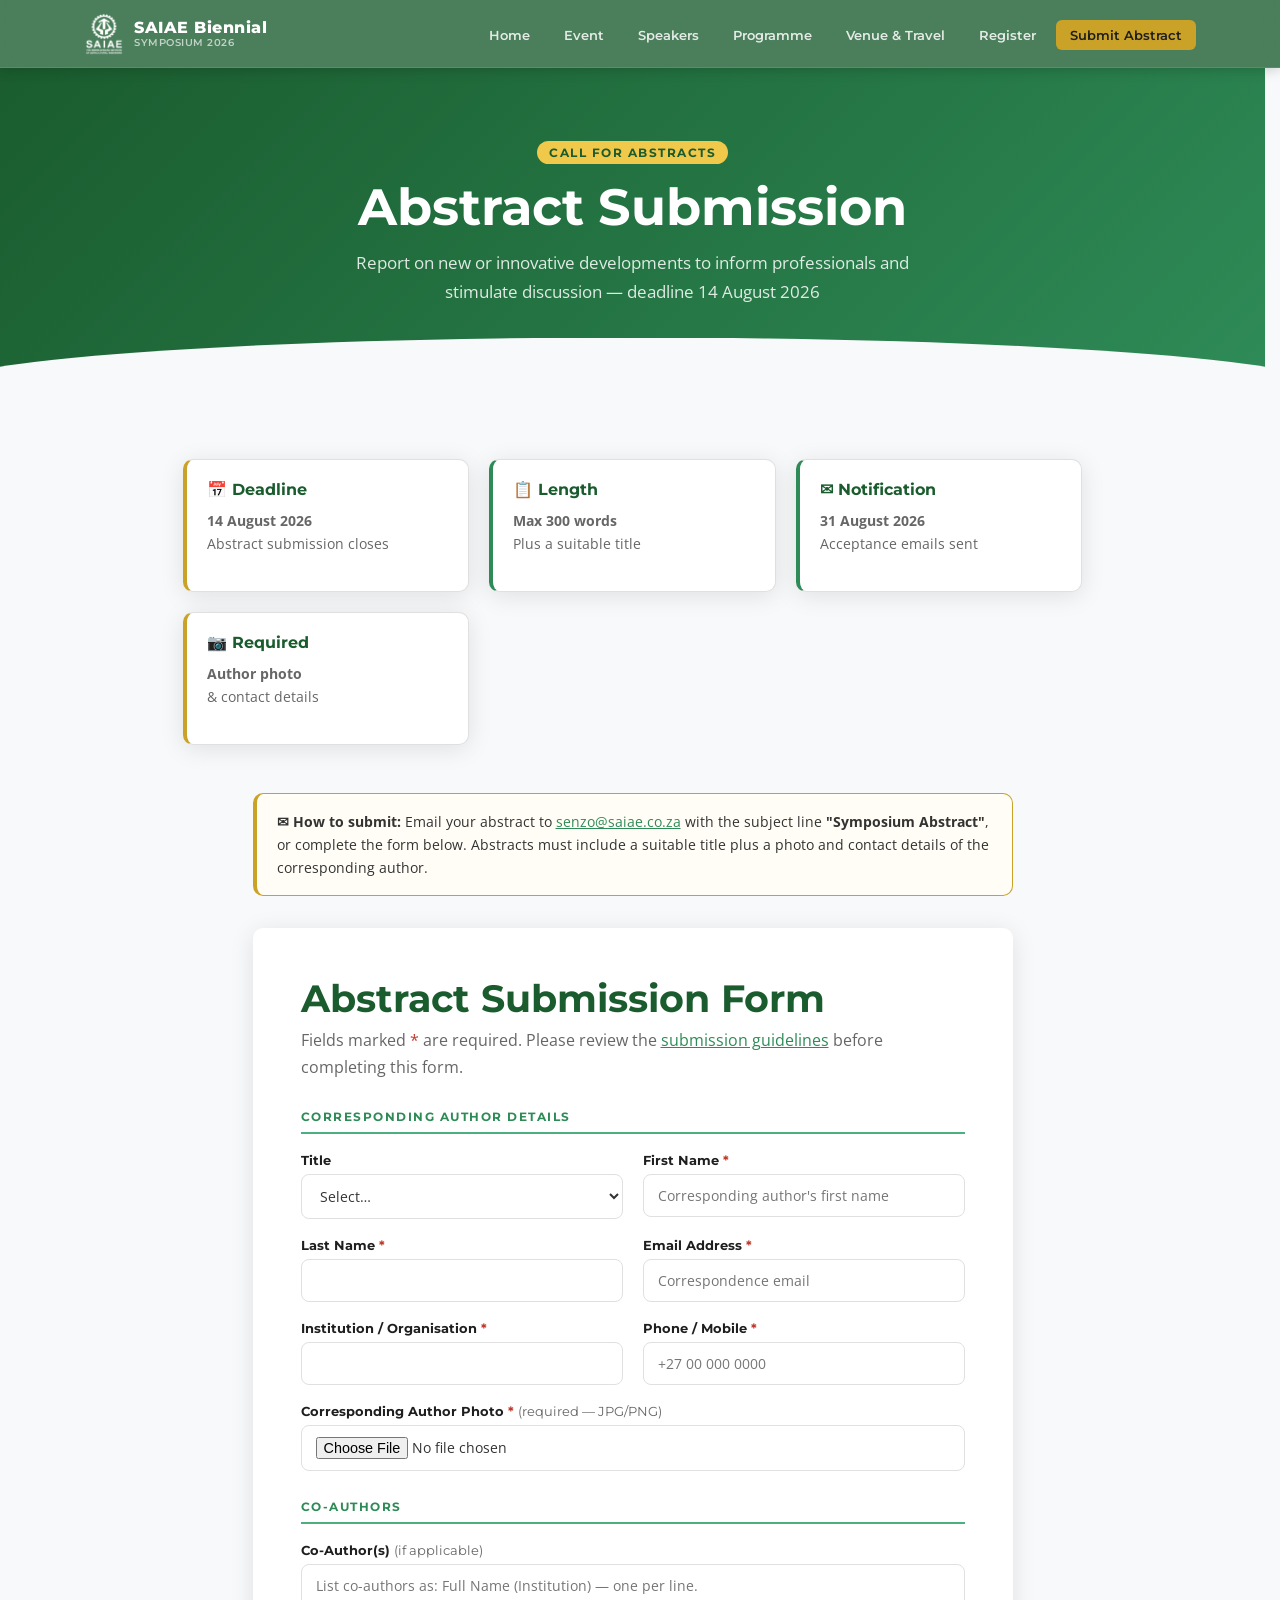
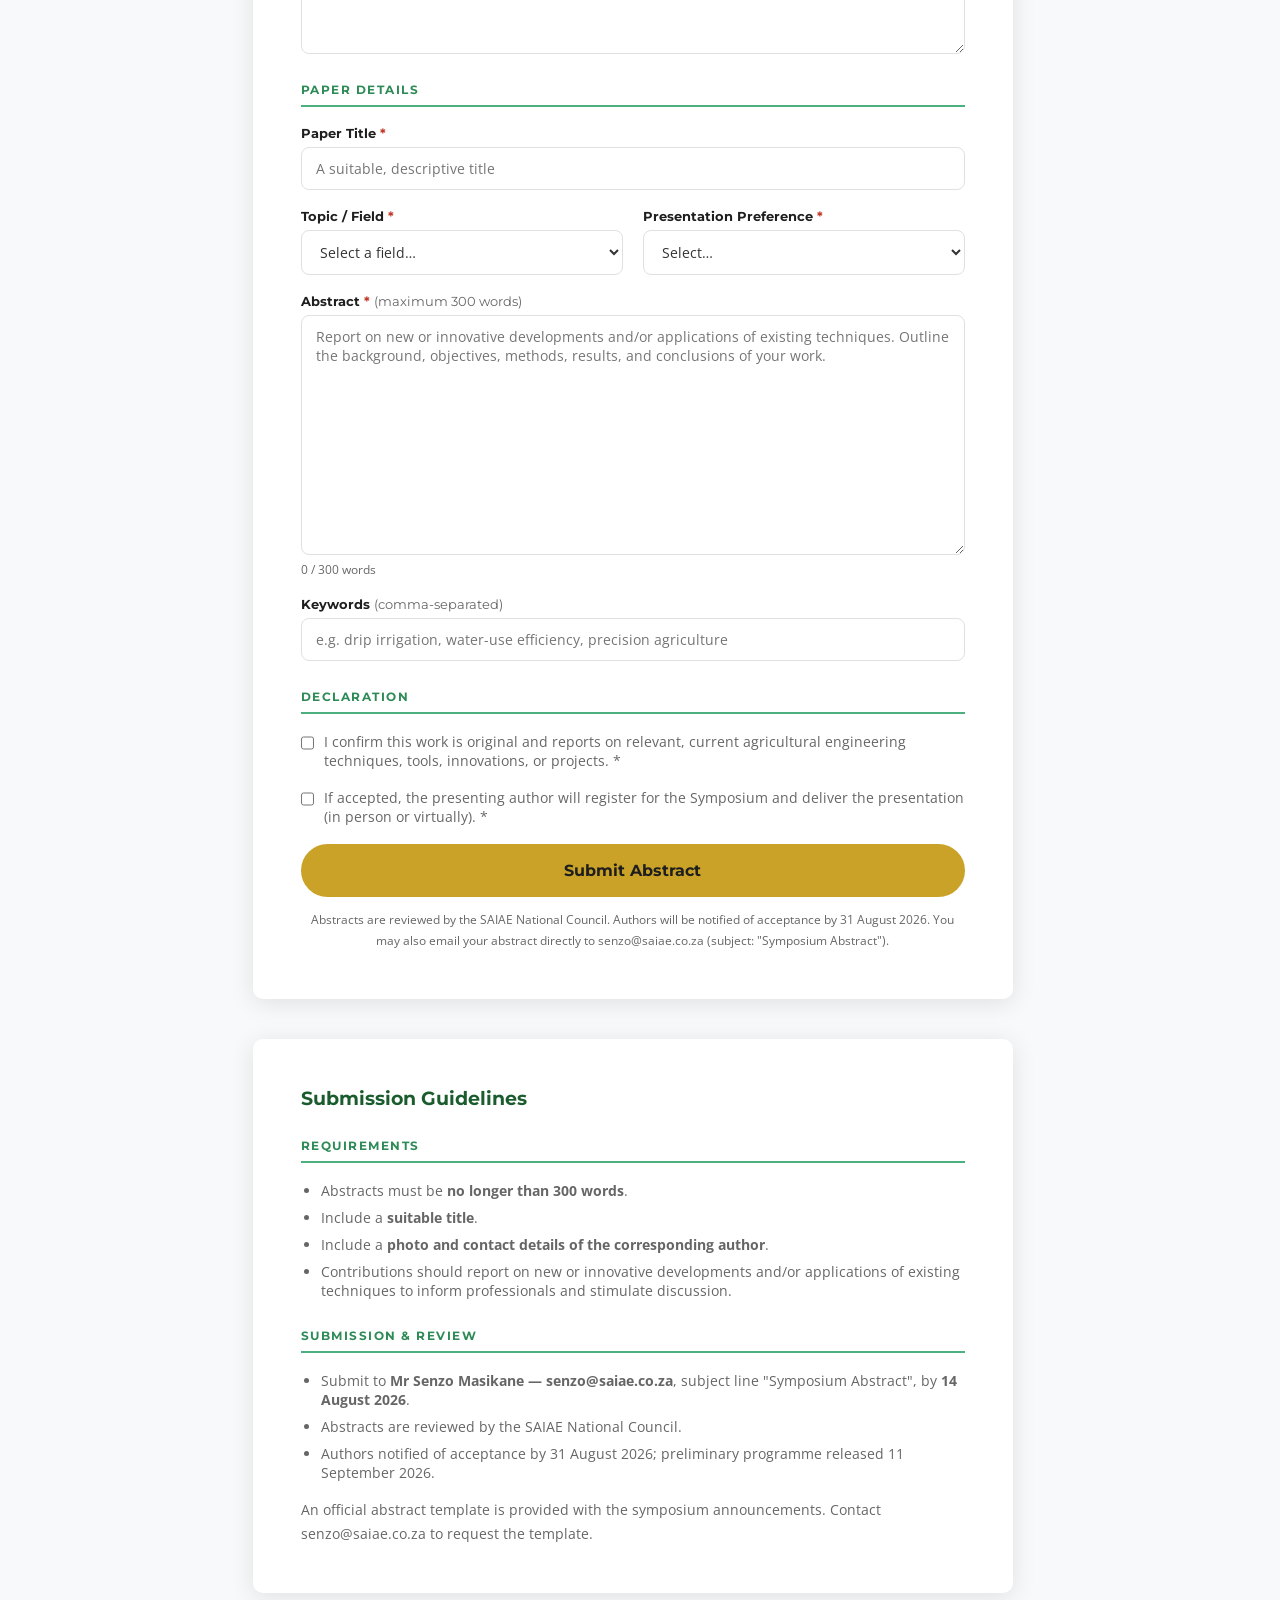
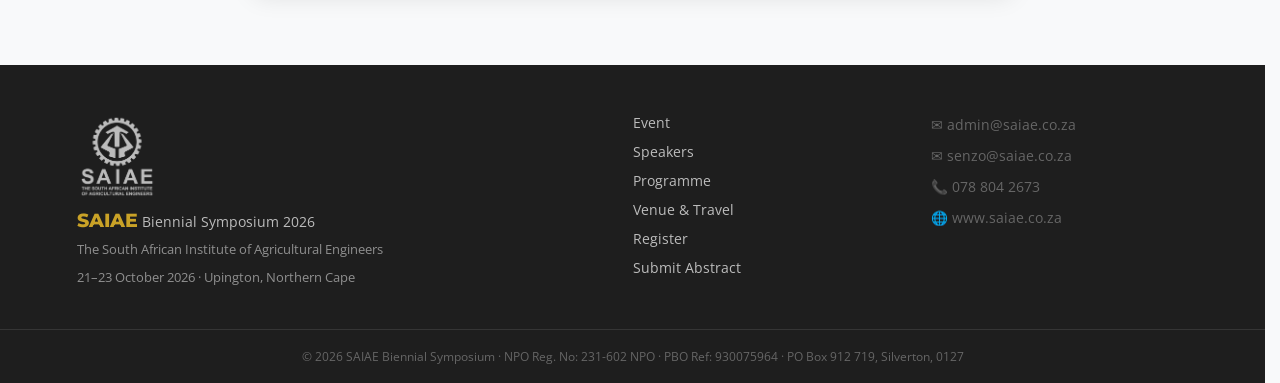
==== commit e7a1eb06: "more changes" ====
--- a/abstract.html
+++ b/abstract.html
@@ -13,7 +13,7 @@
     <div class="nav-inner container">
       <a href="index.html" class="nav-logo">
         <img src="images/saiae-logo-white.png" alt="SAIAE Logo" class="nav-logo-img" />
-        <span class="nav-logo-text">Symposium 2026<small>SAIAE Biennial</small></span>
+        <span class="nav-logo-text">SAIAE Biennial<small>Symposium 2026</small></span>
       </a>
       <button class="nav-toggle" aria-label="Toggle menu">&#9776;</button>
       <ul class="nav-links">
@@ -73,6 +73,8 @@
         <form id="abstractForm" action="https://formsubmit.co/senzo@saiae.co.za" method="POST" enctype="multipart/form-data" data-type="abstract" novalidate>
           <!-- FormSubmit configuration -->
           <input type="hidden" name="_subject" value="New Abstract Submission — 2026 SAIAE" />
+          <!-- Auto-acknowledgement emailed to the author; SAIAE then accepts/reviews manually -->
+          <input type="hidden" name="_autoresponse" value="Thank you for submitting your abstract to the 2026 SAIAE Biennial Symposium (21-23 October 2026, Upington, Northern Cape). We have received your submission. The SAIAE National Council will review it and notify you of the outcome by 31 August 2026. For any queries, contact senzo@saiae.co.za. - The South African Institute of Agricultural Engineers (SAIAE)" />
           <input type="hidden" name="_template" value="table" />
           <input type="hidden" name="_captcha" value="false" />
           <input type="hidden" name="_next" value="" />
@@ -222,7 +224,7 @@
 
   <footer class="footer">
     <div class="container footer-inner">
-      <div class="footer-brand"><img src="images/saiae-logo-white.png" alt="SAIAE Logo" class="footer-logo-img" /><span class="logo-accent">SAIAE</span> Symposium 2026<p>The South African Institute of Agricultural Engineers</p><p style="margin-top:6px;">21–23 October 2026 · Upington, Northern Cape</p></div>
+      <div class="footer-brand"><img src="images/saiae-logo-white.png" alt="SAIAE Logo" class="footer-logo-img" /><span class="logo-accent">SAIAE</span> Biennial Symposium 2026<p>The South African Institute of Agricultural Engineers</p><p style="margin-top:6px;">21–23 October 2026 · Upington, Northern Cape</p></div>
       <div class="footer-links">
         <a href="event.html">Event</a><a href="speakers.html">Speakers</a>
         <a href="timetable.html">Programme</a><a href="venue.html">Venue &amp; Travel</a>
--- a/css/styles.css
+++ b/css/styles.css
@@ -183,9 +183,9 @@
   content: '';
   position: absolute; inset: 0;
   background: url('../images/hero-bg.jpg') center/cover no-repeat;
-  opacity: .15;
-}
-.hero-overlay { position: absolute; inset: 0; background: linear-gradient(135deg, rgba(26,92,46,.92) 0%, rgba(46,139,87,.75) 100%); }
+  opacity: .65;
+}
+.hero-overlay { position: absolute; inset: 0; background: linear-gradient(120deg, rgba(26,92,46,.92) 0%, rgba(26,92,46,.74) 45%, rgba(46,139,87,.52) 100%); }
 .hero-content {
   position: relative; z-index: 2;
   padding: 80px 24px 100px;
@@ -266,8 +266,27 @@
 }
 .about-text h2 { color: var(--green-dark); }
 .about-text p { margin-bottom: 16px; }
+.about-media {
+  position: relative;
+}
+.about-media img {
+  width: 100%;
+  border-radius: var(--radius);
+  box-shadow: 0 14px 40px rgba(0,0,0,.18);
+  display: block;
+}
+.about-media::after {
+  content: '';
+  position: absolute;
+  right: -14px; bottom: -14px;
+  width: 70%; height: 70%;
+  border: 3px solid var(--gold);
+  border-radius: var(--radius);
+  z-index: -1;
+}
 .about-stats {
-  display: grid; grid-template-columns: 1fr 1fr; gap: 24px;
+  display: grid; grid-template-columns: repeat(4, 1fr); gap: 24px;
+  margin-top: 52px;
 }
 .stat {
   background: var(--white);
@@ -289,6 +308,60 @@
   color: var(--text-muted);
   font-weight: 600;
   margin-top: 4px;
+}
+
+/* ---- INLINE FEATURE IMAGE (content pages) ---- */
+.feature-img {
+  margin: 28px 0;
+  border-radius: var(--radius);
+  overflow: hidden;
+  box-shadow: var(--shadow);
+}
+.feature-img img { width: 100%; display: block; }
+.feature-img figcaption {
+  background: var(--green-dark);
+  color: rgba(255,255,255,.9);
+  font-size: .82rem;
+  font-style: italic;
+  padding: 12px 18px;
+}
+
+/* ---- IMAGE GALLERY BAND ---- */
+.gallery-grid {
+  display: grid;
+  grid-template-columns: repeat(auto-fit, minmax(220px, 1fr));
+  gap: 16px;
+}
+.gallery-item {
+  position: relative;
+  margin: 0;
+  border-radius: var(--radius);
+  overflow: hidden;
+  box-shadow: var(--shadow);
+  aspect-ratio: 4 / 3;
+}
+.gallery-item img {
+  width: 100%; height: 100%;
+  object-fit: cover;
+  display: block;
+  transition: transform .6s ease;
+}
+.gallery-item:hover img { transform: scale(1.08); }
+.gallery-item figcaption {
+  position: absolute; left: 0; right: 0; bottom: 0;
+  padding: 28px 16px 14px;
+  color: #fff;
+  font-family: var(--font-head);
+  font-weight: 700;
+  font-size: .92rem;
+  background: linear-gradient(transparent, rgba(26,92,46,.9));
+}
+.gallery-item figcaption small {
+  display: block;
+  font-weight: 600;
+  font-size: .72rem;
+  opacity: .85;
+  margin-top: 2px;
 }
 
 /* ---- PAGE HERO (inner pages) ---- */
@@ -692,6 +765,74 @@
   padding-left: 8px;
   font-style: italic;
   line-height: 1.4;
+}
+
+/* ---- SPONSORS (scrolling marquee) ---- */
+.sponsor-marquee {
+  overflow: hidden;
+  width: 100%;
+  margin-top: 40px;
+  padding: 8px 0;
+  -webkit-mask-image: linear-gradient(90deg, transparent, #000 8%, #000 92%, transparent);
+          mask-image: linear-gradient(90deg, transparent, #000 8%, #000 92%, transparent);
+}
+.sponsor-track {
+  display: flex;
+  align-items: flex-start;
+  width: max-content;
+  will-change: transform;
+  animation: sponsor-scroll 30s linear infinite;
+}
+.sponsor-marquee:hover .sponsor-track { animation-play-state: paused; }
+@keyframes sponsor-scroll {
+  from { transform: translateX(0); }
+  to   { transform: translateX(-50%); }
+}
+.sponsor-item {
+  flex: 0 0 auto;
+  width: 150px;
+  margin-right: 52px;
+  display: flex;
+  flex-direction: column;
+  align-items: center;
+  text-align: center;
+  gap: 12px;
+}
+.sponsor-logo {
+  width: 118px;
+  height: 118px;
+  border-radius: 50%;
+  background: #fff;
+  box-shadow: 0 6px 20px rgba(0,0,0,.12);
+  display: flex;
+  align-items: center;
+  justify-content: center;
+  overflow: hidden;
+  transition: transform .25s;
+}
+.sponsor-item:hover .sponsor-logo { transform: scale(1.06); }
+.sponsor-logo img { max-width: 74%; max-height: 74%; object-fit: contain; }
+.sponsor-name {
+  font-family: var(--font-head);
+  font-weight: 700;
+  font-size: .8rem;
+  line-height: 1.25;
+  color: var(--green-dark);
+}
+.sponsor-tier-tag {
+  font-family: var(--font-head);
+  font-weight: 700;
+  font-size: .6rem;
+  letter-spacing: 1.2px;
+  text-transform: uppercase;
+  padding: 2px 12px;
+  border-radius: 20px;
+}
+.tier-platinum { background: linear-gradient(135deg, #e9eaee, #c7cad3); color: #464a55; border: 1px solid #c7cad3; }
+.tier-bronze   { background: linear-gradient(135deg, #eccaa6, #c98a4f); color: #5a3818; border: 1px solid #c98a4f; }
+.tier-endorser { background: rgba(46,139,87,.12); color: var(--green-dark); border: 1px solid rgba(46,139,87,.38); }
+@media (prefers-reduced-motion: reduce) {
+  .sponsor-track { animation: none; flex-wrap: wrap; justify-content: center; width: 100%; }
 }
 
 /* ---- FEE TABLE ---- */
@@ -835,6 +976,8 @@
   .nav-links.open { display: flex; }
   .nav-toggle { display: block; }
   .about-inner { grid-template-columns: 1fr; gap: 40px; }
+  .about-stats { grid-template-columns: 1fr 1fr; gap: 16px; margin-top: 36px; }
+  .about-media::after { display: none; }
   .event-grid { grid-template-columns: 1fr; }
   .form-row { grid-template-columns: 1fr; }
   .footer-inner { grid-template-columns: 1fr; gap: 24px; }
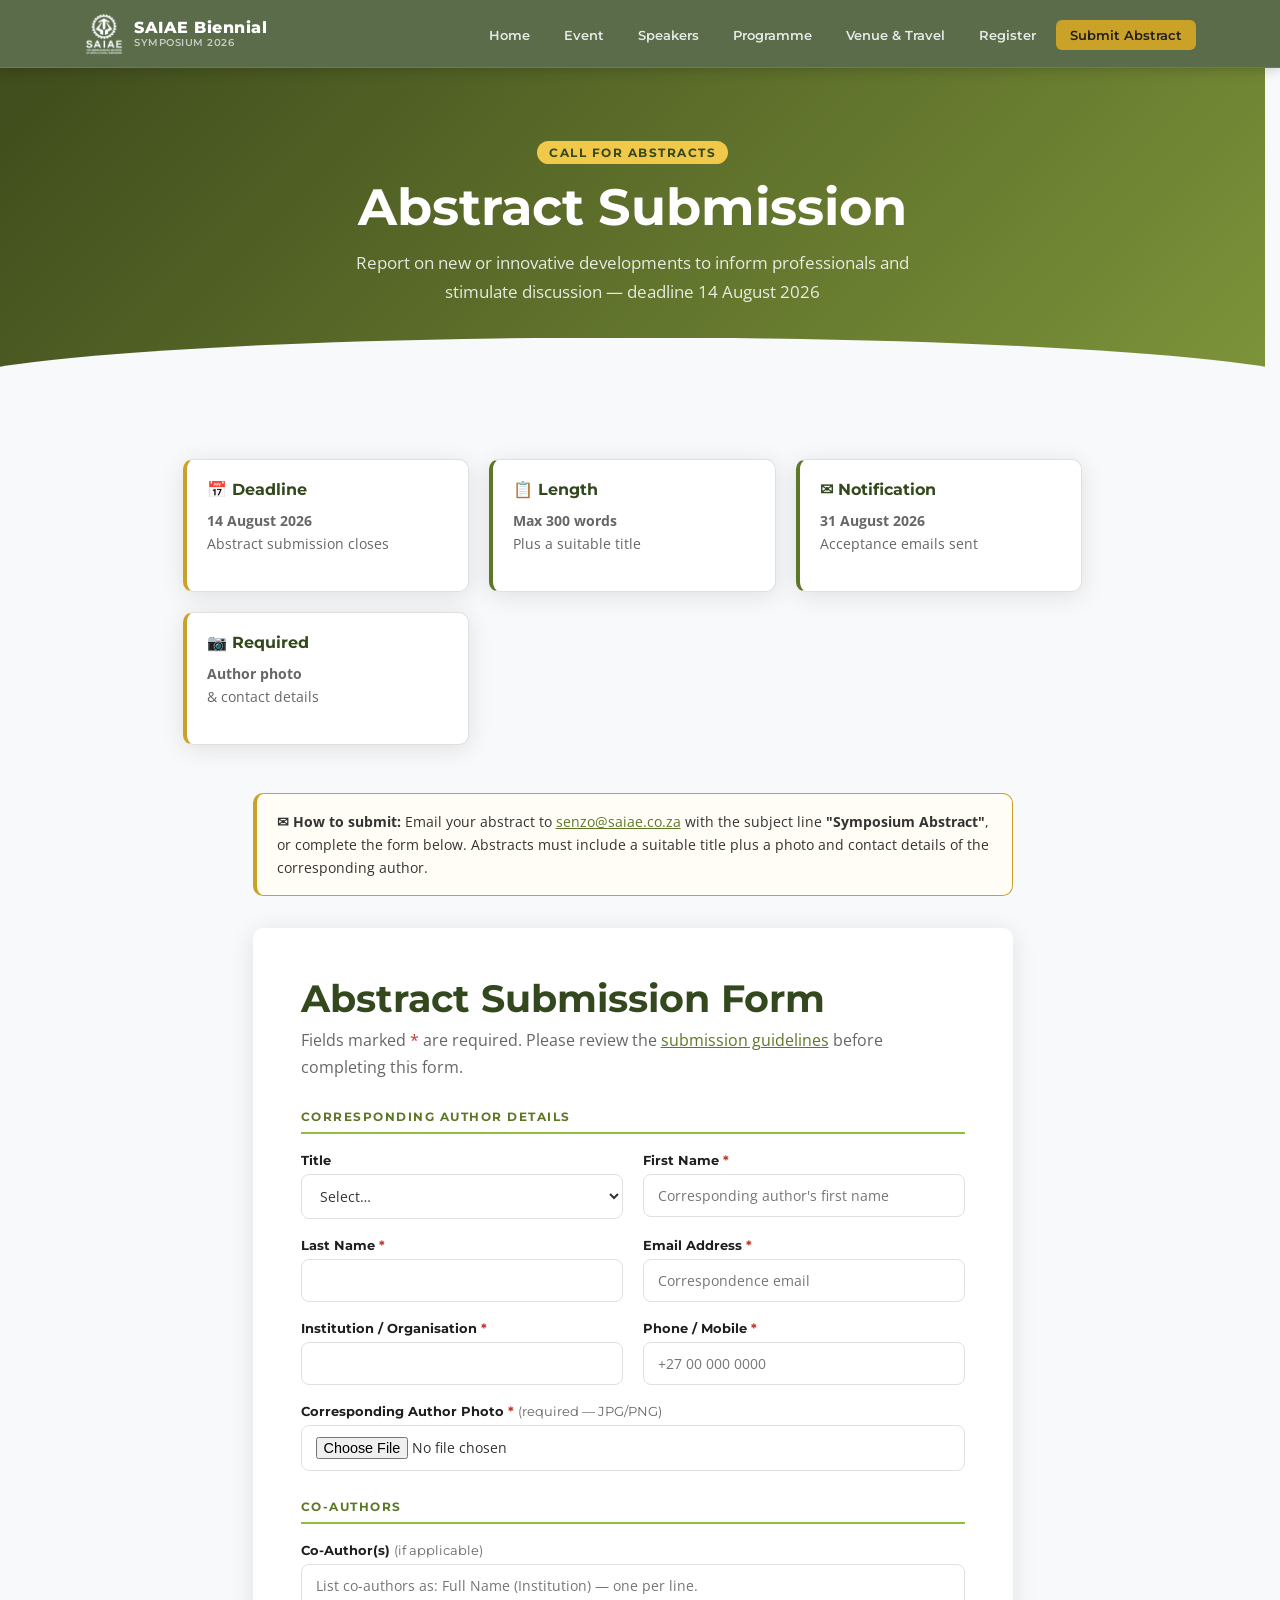
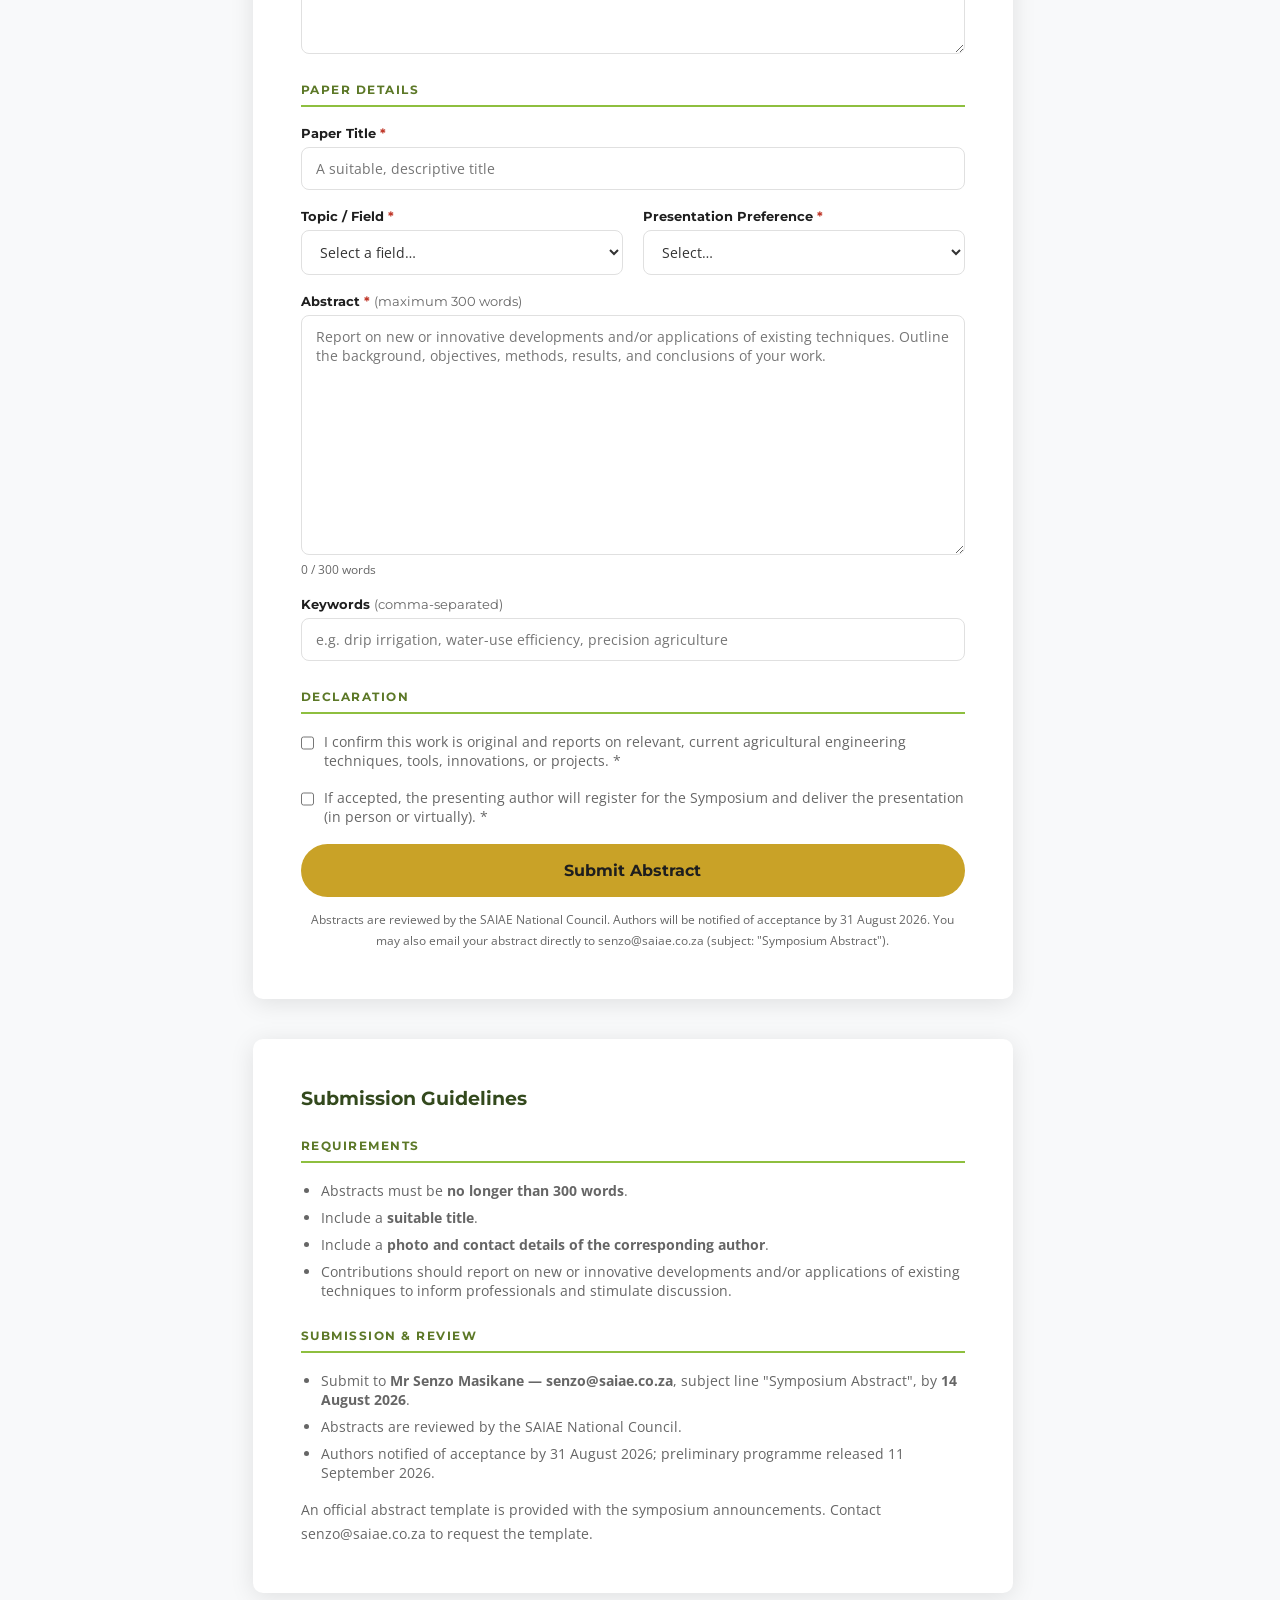
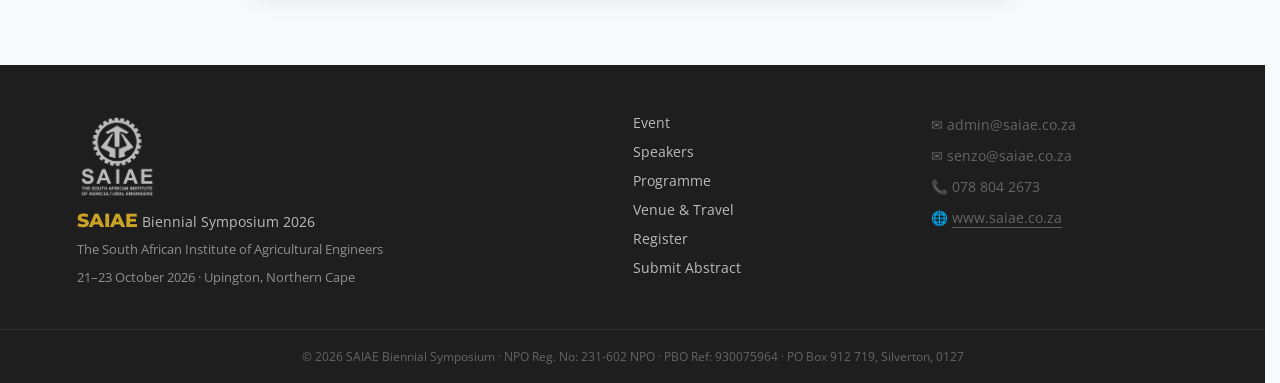
==== commit 55fb2ee7: "color commit" ====
--- a/abstract.html
+++ b/abstract.html
@@ -230,7 +230,7 @@
         <a href="timetable.html">Programme</a><a href="venue.html">Venue &amp; Travel</a>
         <a href="register.html">Register</a><a href="abstract.html">Submit Abstract</a>
       </div>
-      <div class="footer-contact"><p>&#9993; admin@saiae.co.za</p><p>&#9993; senzo@saiae.co.za</p><p>&#128222; 078 804 2673</p><p>&#127760; www.saiae.co.za</p></div>
+      <div class="footer-contact"><p>&#9993; admin@saiae.co.za</p><p>&#9993; senzo@saiae.co.za</p><p>&#128222; 078 804 2673</p><p>&#127760; <a href="https://saiae.co.za/" target="_blank" rel="noopener">www.saiae.co.za</a></p></div>
     </div>
     <div class="footer-bottom"><p>&copy; 2026 SAIAE Biennial Symposium · NPO Reg. No: 231-602 NPO · PBO Ref: 930075964 · PO Box 912 719, Silverton, 0127</p></div>
   </footer>
--- a/css/styles.css
+++ b/css/styles.css
@@ -3,9 +3,9 @@
    ============================================= */
 
 :root {
-  --green-dark:   #1a5c2e;
-  --green-mid:    #2e8b57;
-  --green-light:  #4caf80;
+  --green-dark:   #33491d;
+  --green-mid:    #5c7827;
+  --green-light:  #8ebf3f;
   --gold:         #c9a227;
   --gold-light:   #f0c84a;
   --charcoal:     #1e1e1e;
@@ -113,7 +113,7 @@
 .navbar {
   position: fixed; top: 0; left: 0; right: 0;
   height: var(--nav-h);
-  background: rgba(26, 92, 46, 0.78);   /* --green-dark @ 78% — glassy */
+  background: rgba(51, 73, 29, 0.80);   /* --green-dark @ 78% — glassy */
   -webkit-backdrop-filter: blur(14px) saturate(150%);
   backdrop-filter: blur(14px) saturate(150%);
   border-bottom: 1px solid rgba(255,255,255,.10);
@@ -176,7 +176,7 @@
   position: relative;
   min-height: 92vh;
   display: flex; align-items: center;
-  background: linear-gradient(135deg, var(--green-dark) 0%, var(--green-mid) 60%, #1a7a42 100%);
+  background: linear-gradient(135deg, #4a5a22 0%, #7d943a 60%, #97af4d 100%);
   overflow: hidden;
 }
 .hero::before {
@@ -185,7 +185,7 @@
   background: url('../images/hero-bg.jpg') center/cover no-repeat;
   opacity: .65;
 }
-.hero-overlay { position: absolute; inset: 0; background: linear-gradient(120deg, rgba(26,92,46,.92) 0%, rgba(26,92,46,.74) 45%, rgba(46,139,87,.52) 100%); }
+.hero-overlay { position: absolute; inset: 0; background: linear-gradient(120deg, rgba(60,72,26,.90) 0%, rgba(92,110,42,.72) 45%, rgba(125,148,58,.50) 100%); }
 .hero-content {
   position: relative; z-index: 2;
   padding: 80px 24px 100px;
@@ -354,7 +354,7 @@
   font-family: var(--font-head);
   font-weight: 700;
   font-size: .92rem;
-  background: linear-gradient(transparent, rgba(26,92,46,.9));
+  background: linear-gradient(transparent, rgba(51,73,29,.9));
 }
 .gallery-item figcaption small {
   display: block;
@@ -366,7 +366,7 @@
 
 /* ---- PAGE HERO (inner pages) ---- */
 .page-hero {
-  background: linear-gradient(135deg, var(--green-dark), var(--green-mid));
+  background: linear-gradient(135deg, #3f4c1c 0%, #7d943a 100%);
   padding: 72px 24px 80px;
   text-align: center;
   position: relative;
@@ -402,7 +402,7 @@
 .event-body ul { padding-left: 20px; }
 .event-body ul li { margin-bottom: 8px; color: var(--text-muted); line-height: 1.6; }
 .event-sidebar .sidebar-card {
-  background: var(--green-dark);
+  background: linear-gradient(155deg, #3a4a1b 0%, #6a8030 100%);
   color: var(--white);
   border-radius: var(--radius);
   padding: 28px;
@@ -459,7 +459,7 @@
   display: inline-block;
 }
 .type-key   { background: rgba(201,162,39,.15); color: var(--gold); }
-.type-tech  { background: rgba(46,139,87,.15);  color: var(--green-mid); }
+.type-tech  { background: rgba(92,120,39,.15);  color: var(--green-mid); }
 .speaker-name  { font-size: 1.1rem; color: var(--green-dark); margin-bottom: 4px; }
 .speaker-title { font-size: .82rem; color: var(--text-muted); margin-bottom: 12px; }
 .speaker-topic {
@@ -509,7 +509,7 @@
 }
 .timetable-table th { font-family: var(--font-head); font-weight: 700; font-size: .8rem; letter-spacing: .5px; }
 .timetable-table tbody tr:nth-child(even) { background: var(--bg-light); }
-.timetable-table tbody tr:hover { background: rgba(46,139,87,.07); }
+.timetable-table tbody tr:hover { background: rgba(92,120,39,.07); }
 .timetable-table td:first-child {
   font-family: var(--font-head);
   font-weight: 700;
@@ -530,7 +530,7 @@
 }
 .type-plenary  { background: rgba(201,162,39,.2); color: #8a6a00; }
 .type-break    { background: rgba(100,100,100,.12); color: #666; }
-.type-workshop { background: rgba(46,139,87,.15); color: var(--green-mid); }
+.type-workshop { background: rgba(92,120,39,.15); color: var(--green-mid); }
 .type-social   { background: rgba(63,81,181,.12); color: #3f51b5; }
 
 /* ---- FORMS ---- */
@@ -581,7 +581,7 @@
 .form-group textarea:focus {
   outline: none;
   border-color: var(--green-mid);
-  box-shadow: 0 0 0 3px rgba(46,139,87,.15);
+  box-shadow: 0 0 0 3px rgba(92,120,39,.15);
 }
 .form-group textarea { resize: vertical; min-height: 110px; }
 .form-check { display: flex; align-items: flex-start; gap: 10px; margin-bottom: 18px; }
@@ -830,7 +830,7 @@
 }
 .tier-platinum { background: linear-gradient(135deg, #e9eaee, #c7cad3); color: #464a55; border: 1px solid #c7cad3; }
 .tier-bronze   { background: linear-gradient(135deg, #eccaa6, #c98a4f); color: #5a3818; border: 1px solid #c98a4f; }
-.tier-endorser { background: rgba(46,139,87,.12); color: var(--green-dark); border: 1px solid rgba(46,139,87,.38); }
+.tier-endorser { background: rgba(92,120,39,.12); color: var(--green-dark); border: 1px solid rgba(92,120,39,.38); }
 @media (prefers-reduced-motion: reduce) {
   .sponsor-track { animation: none; flex-wrap: wrap; justify-content: center; width: 100%; }
 }
@@ -850,7 +850,7 @@
 .fee-table td:first-child { font-weight: 600; color: var(--green-dark); }
 .fee-table td:not(:first-child) { font-family: var(--font-head); font-weight: 600; }
 .fee-table tbody tr:nth-child(even) { background: var(--bg-light); }
-.fee-table tbody tr:hover { background: rgba(46,139,87,.07); }
+.fee-table tbody tr:hover { background: rgba(92,120,39,.07); }
 .fee-notes { margin-top: 16px; }
 .fee-notes p { font-size: .8rem; color: var(--text-muted); margin-bottom: 6px; }
 
@@ -934,7 +934,7 @@
   color: #fff;
   font-size: 3rem;
   display: flex; align-items: center; justify-content: center;
-  box-shadow: 0 8px 28px rgba(46,139,87,.35);
+  box-shadow: 0 8px 28px rgba(92,120,39,.35);
   animation: pop .4s ease;
 }
 @keyframes pop {
@@ -962,6 +962,8 @@
 .footer-links a { color: rgba(255,255,255,.7); text-decoration: none; font-size: .88rem; transition: color .2s; }
 .footer-links a:hover { color: var(--gold-light); }
 .footer-contact p { font-size: .85rem; margin-bottom: 8px; }
+.footer-contact a { color: inherit; text-decoration: none; border-bottom: 1px solid rgba(255,255,255,.28); transition: color .2s, border-color .2s; }
+.footer-contact a:hover { color: var(--gold-light); border-color: var(--gold-light); }
 .footer-bottom {
   border-top: 1px solid rgba(255,255,255,.1);
   padding: 16px 24px;
@@ -972,7 +974,7 @@
 
 /* ---- RESPONSIVE ---- */
 @media (max-width: 768px) {
-  .nav-links { display: none; flex-direction: column; position: absolute; top: var(--nav-h); left: 0; right: 0; background: rgba(26,92,46,.92); -webkit-backdrop-filter: blur(14px); backdrop-filter: blur(14px); padding: 16px; gap: 4px; box-shadow: 0 8px 24px rgba(0,0,0,.25); }
+  .nav-links { display: none; flex-direction: column; position: absolute; top: var(--nav-h); left: 0; right: 0; background: rgba(51,73,29,.92); -webkit-backdrop-filter: blur(14px); backdrop-filter: blur(14px); padding: 16px; gap: 4px; box-shadow: 0 8px 24px rgba(0,0,0,.25); }
   .nav-links.open { display: flex; }
   .nav-toggle { display: block; }
   .about-inner { grid-template-columns: 1fr; gap: 40px; }
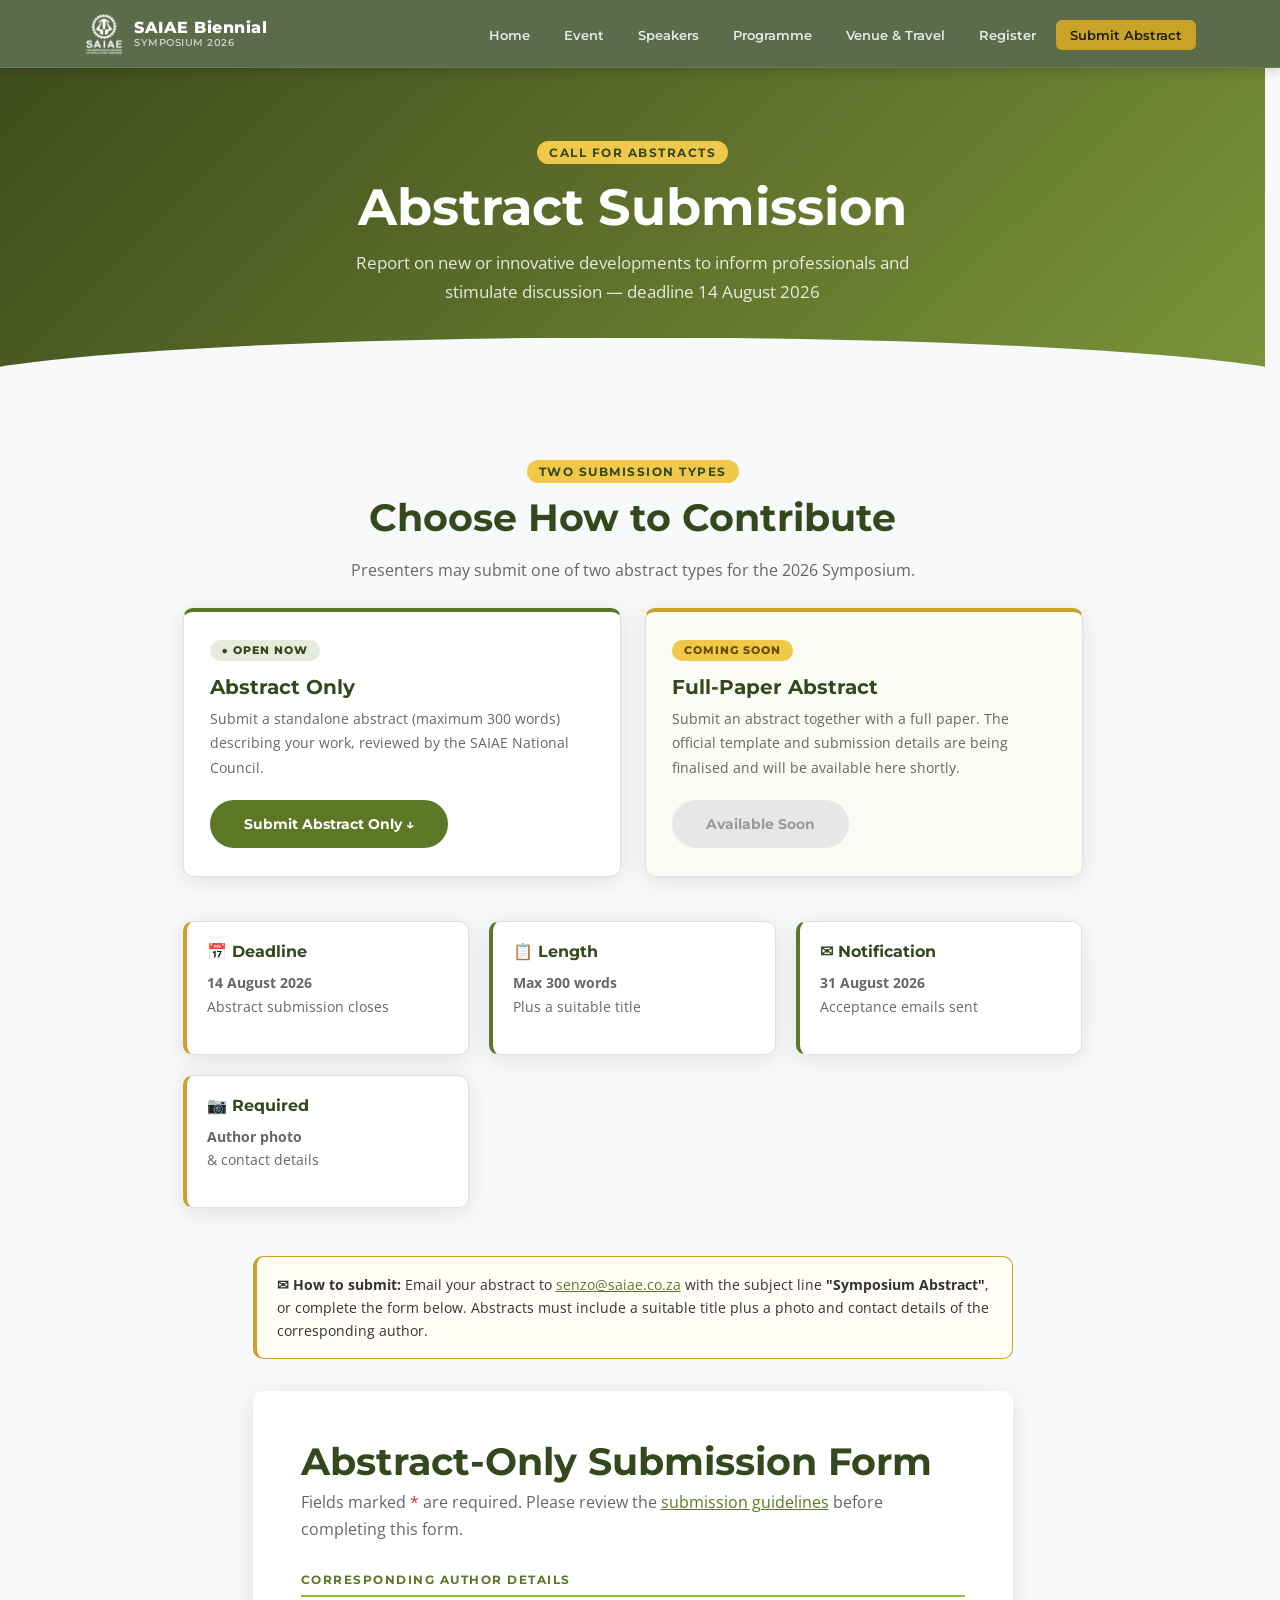
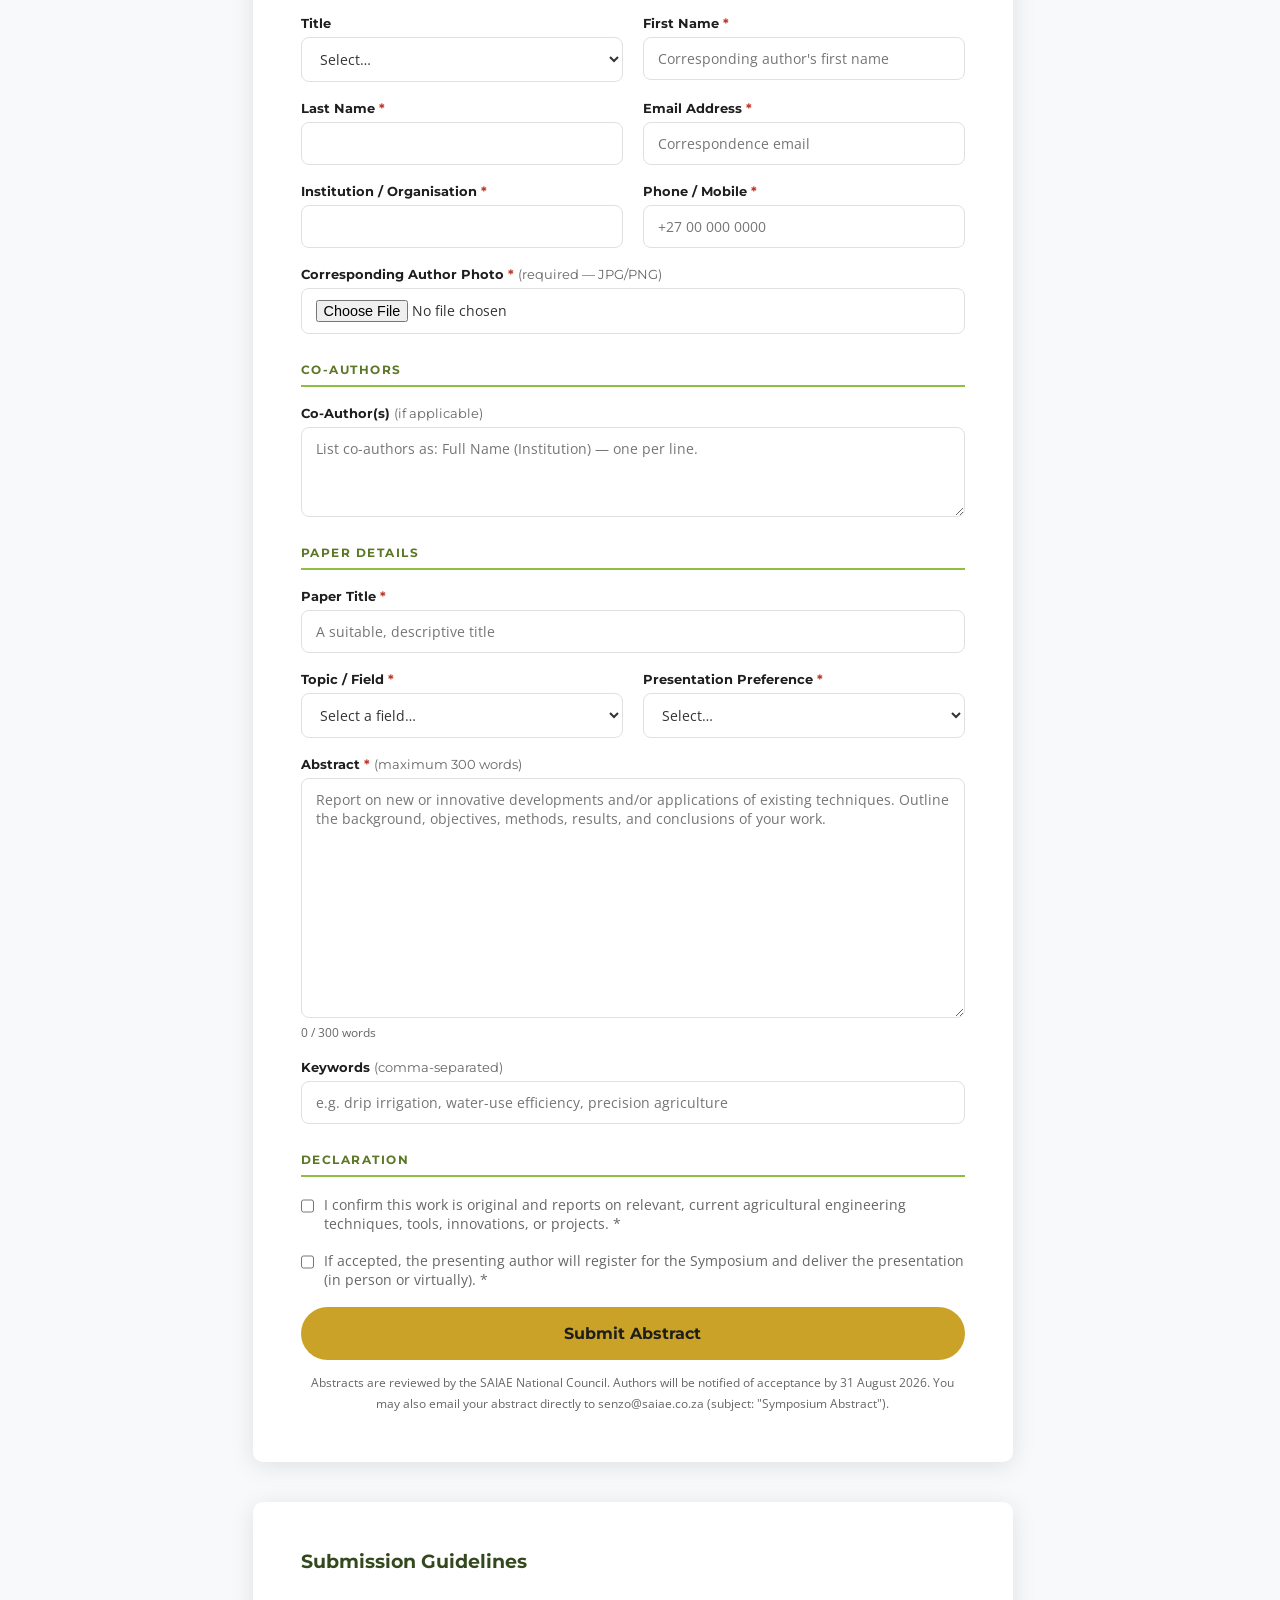
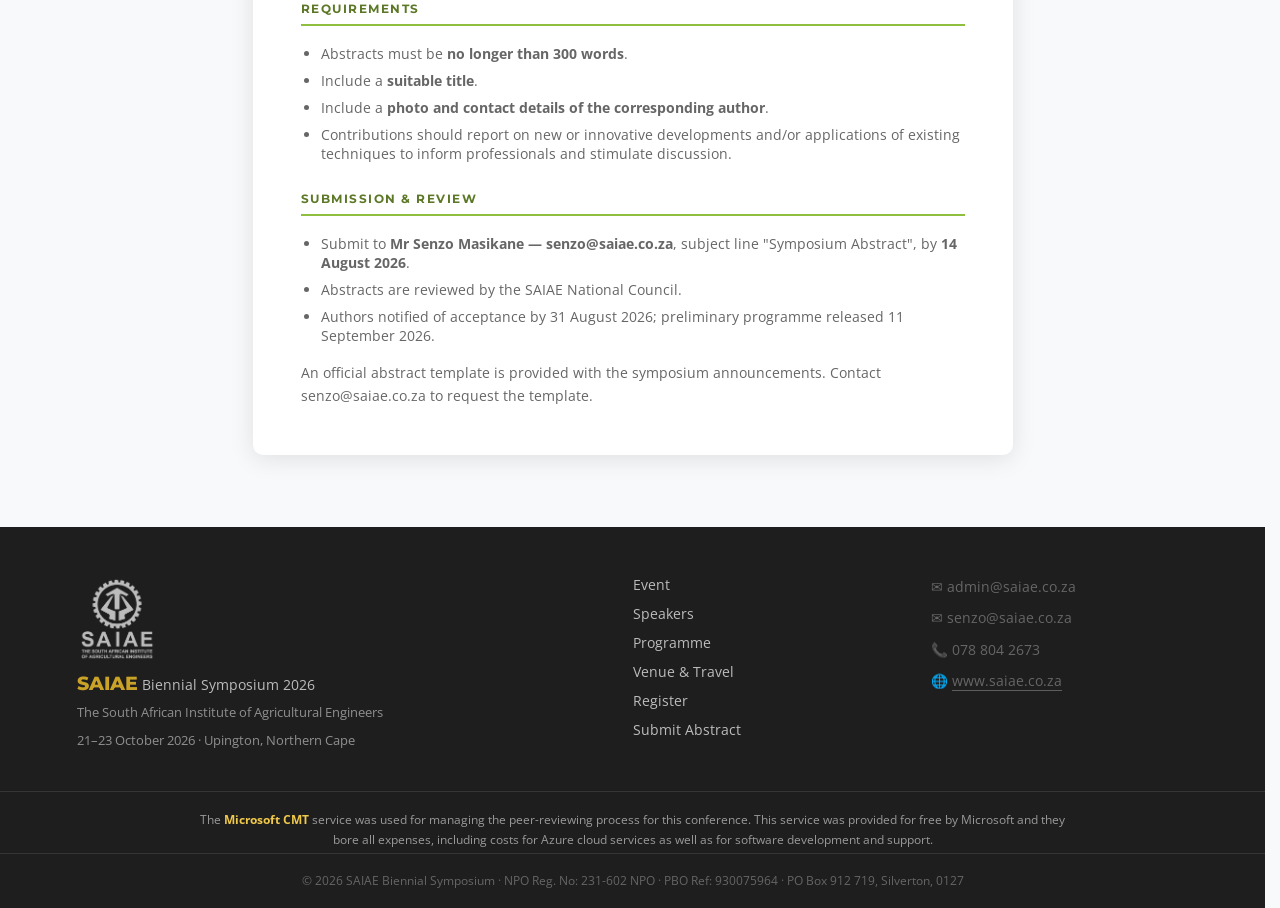
==== commit 19be0cf3: "Another one" ====
--- a/abstract.html
+++ b/abstract.html
@@ -39,6 +39,29 @@
   <section class="section">
     <div class="container">
 
+      <!-- SUBMISSION TYPES -->
+      <div style="max-width:900px; margin:0 auto 44px;">
+        <div style="text-align:center; margin-bottom:24px;">
+          <span class="section-tag">Two Submission Types</span>
+          <h2 style="color:var(--green-dark);">Choose How to Contribute</h2>
+          <p style="max-width:640px; margin:8px auto 0;">Presenters may submit one of two abstract types for the 2026 Symposium.</p>
+        </div>
+        <div class="submit-types">
+          <div class="submit-type available">
+            <span class="submit-type-badge badge-open">&#9679; Open Now</span>
+            <h3>Abstract Only</h3>
+            <p>Submit a standalone abstract (maximum 300 words) describing your work, reviewed by the SAIAE National Council.</p>
+            <a href="#abstract-only" class="btn btn-green">Submit Abstract Only &darr;</a>
+          </div>
+          <div class="submit-type coming-soon">
+            <span class="submit-type-badge badge-soon">Coming Soon</span>
+            <h3>Full-Paper Abstract</h3>
+            <p>Submit an abstract together with a full paper. The official template and submission details are being finalised and will be available here shortly.</p>
+            <span class="btn btn-disabled" aria-disabled="true">Available Soon</span>
+          </div>
+        </div>
+      </div>
+
       <!-- Guidelines strip -->
       <div style="display:grid; grid-template-columns:repeat(auto-fit,minmax(220px,1fr)); gap:20px; max-width:900px; margin:0 auto 48px; ">
         <div class="card" style="padding:20px; border-left:4px solid var(--gold);">
@@ -64,15 +87,16 @@
         <strong>&#9993; How to submit:</strong> Email your abstract to <a href="mailto:senzo@saiae.co.za?subject=Symposium%20Abstract">senzo@saiae.co.za</a> with the subject line <strong>"Symposium Abstract"</strong>, or complete the form below. Abstracts must include a suitable title plus a photo and contact details of the corresponding author.
       </div>
 
-      <div class="form-wrap">
-        <h2 style="color:var(--green-dark); margin-bottom:4px;">Abstract Submission Form</h2>
+      <div class="form-wrap" id="abstract-only">
+        <h2 style="color:var(--green-dark); margin-bottom:4px;">Abstract-Only Submission Form</h2>
         <p style="margin-bottom:8px;">Fields marked <span style="color:#c0392b;">*</span> are required. Please review the <a href="#guidelines" style="color:var(--green-mid);">submission guidelines</a> before completing this form.</p>
 
         <!-- Submissions are delivered by FormSubmit (https://formsubmit.co) — no backend required.
              multipart/form-data lets the corresponding-author photo be sent as an attachment. -->
         <form id="abstractForm" action="https://formsubmit.co/senzo@saiae.co.za" method="POST" enctype="multipart/form-data" data-type="abstract" novalidate>
           <!-- FormSubmit configuration -->
-          <input type="hidden" name="_subject" value="New Abstract Submission — 2026 SAIAE" />
+          <input type="hidden" name="_subject" value="New Abstract Submission (Abstract Only) — 2026 SAIAE" />
+          <input type="hidden" name="submissionType" value="Abstract Only" />
           <!-- Auto-acknowledgement emailed to the author; SAIAE then accepts/reviews manually -->
           <input type="hidden" name="_autoresponse" value="Thank you for submitting your abstract to the 2026 SAIAE Biennial Symposium (21-23 October 2026, Upington, Northern Cape). We have received your submission. The SAIAE National Council will review it and notify you of the outcome by 31 August 2026. For any queries, contact senzo@saiae.co.za. - The South African Institute of Agricultural Engineers (SAIAE)" />
           <input type="hidden" name="_template" value="table" />
@@ -232,7 +256,10 @@
       </div>
       <div class="footer-contact"><p>&#9993; admin@saiae.co.za</p><p>&#9993; senzo@saiae.co.za</p><p>&#128222; 078 804 2673</p><p>&#127760; <a href="https://saiae.co.za/" target="_blank" rel="noopener">www.saiae.co.za</a></p></div>
     </div>
-    <div class="footer-bottom"><p>&copy; 2026 SAIAE Biennial Symposium · NPO Reg. No: 231-602 NPO · PBO Ref: 930075964 · PO Box 912 719, Silverton, 0127</p></div>
+    <div class="footer-cmt">
+        <p>The <strong>Microsoft CMT</strong> service was used for managing the peer-reviewing process for this conference. This service was provided for free by Microsoft and they bore all expenses, including costs for Azure cloud services as well as for software development and support.</p>
+      </div>
+      <div class="footer-bottom"><p>&copy; 2026 SAIAE Biennial Symposium · NPO Reg. No: 231-602 NPO · PBO Ref: 930075964 · PO Box 912 719, Silverton, 0127</p></div>
   </footer>
 
   <script src="js/main.js"></script>
--- a/css/styles.css
+++ b/css/styles.css
@@ -590,6 +590,51 @@
 .form-submit { margin-top: 8px; }
 .form-submit .btn { width: 100%; text-align: center; font-size: 1rem; padding: 15px; }
 .form-note { font-size: .78rem; color: var(--text-muted); margin-top: 12px; text-align: center; }
+
+/* ---- SUBMISSION TYPE CARDS (abstract page) ---- */
+.submit-types { display: grid; grid-template-columns: 1fr 1fr; gap: 24px; }
+.submit-type {
+  position: relative;
+  background: var(--white);
+  border: 1px solid var(--border);
+  border-radius: var(--radius);
+  padding: 28px 26px;
+  box-shadow: var(--shadow);
+  display: flex;
+  flex-direction: column;
+  align-items: flex-start;
+}
+.submit-type.available   { border-top: 4px solid var(--green-mid); }
+.submit-type.coming-soon { border-top: 4px solid var(--gold); background: #fbfaf4; }
+.submit-type h3 { color: var(--green-dark); margin-bottom: 8px; font-size: 1.25rem; }
+.submit-type p { font-size: .9rem; margin-bottom: 20px; }
+.submit-type .btn, .submit-type .btn-disabled { margin-top: auto; }
+.submit-type-badge {
+  display: inline-block;
+  font-family: var(--font-head);
+  font-size: .66rem;
+  font-weight: 800;
+  letter-spacing: 1px;
+  text-transform: uppercase;
+  padding: 4px 12px;
+  border-radius: 20px;
+  margin-bottom: 14px;
+}
+.badge-open { background: rgba(92,120,39,.15); color: var(--green-dark); }
+.badge-soon { background: var(--gold-light); color: #6a4e00; }
+.btn-disabled {
+  display: inline-block;
+  padding: 13px 32px;
+  border-radius: 50px;
+  font-family: var(--font-head);
+  font-weight: 700;
+  font-size: .9rem;
+  background: #e7e7e7;
+  color: #9a9a9a;
+  border: 2px solid transparent;
+  cursor: not-allowed;
+}
+@media (max-width: 640px) { .submit-types { grid-template-columns: 1fr; } }
 .success-msg {
   display: none;
   background: #e8f5e9;
@@ -962,8 +1007,22 @@
 .footer-links a { color: rgba(255,255,255,.7); text-decoration: none; font-size: .88rem; transition: color .2s; }
 .footer-links a:hover { color: var(--gold-light); }
 .footer-contact p { font-size: .85rem; margin-bottom: 8px; }
-.footer-contact a { color: inherit; text-decoration: none; border-bottom: 1px solid rgba(255,255,255,.28); transition: color .2s, border-color .2s; }
+.footer-contact a { color: inherit; text-decoration: none; transition: color .2s, border-color .2s; border-bottom: 1px solid rgba(255,255,255,.28); }
 .footer-contact a:hover { color: var(--gold-light); border-color: var(--gold-light); }
+.footer-cmt {
+  border-top: 1px solid rgba(255,255,255,.1);
+  padding: 18px 24px 4px;
+}
+.footer-cmt p {
+  max-width: 880px;
+  margin: 0 auto;
+  text-align: center;
+  font-size: .76rem;
+  line-height: 1.6;
+  color: rgba(255,255,255,.55);
+}
+.footer-cmt .cmt-icon { margin-right: 5px; }
+.footer-cmt strong { color: var(--gold-light); font-weight: 700; }
 .footer-bottom {
   border-top: 1px solid rgba(255,255,255,.1);
   padding: 16px 24px;
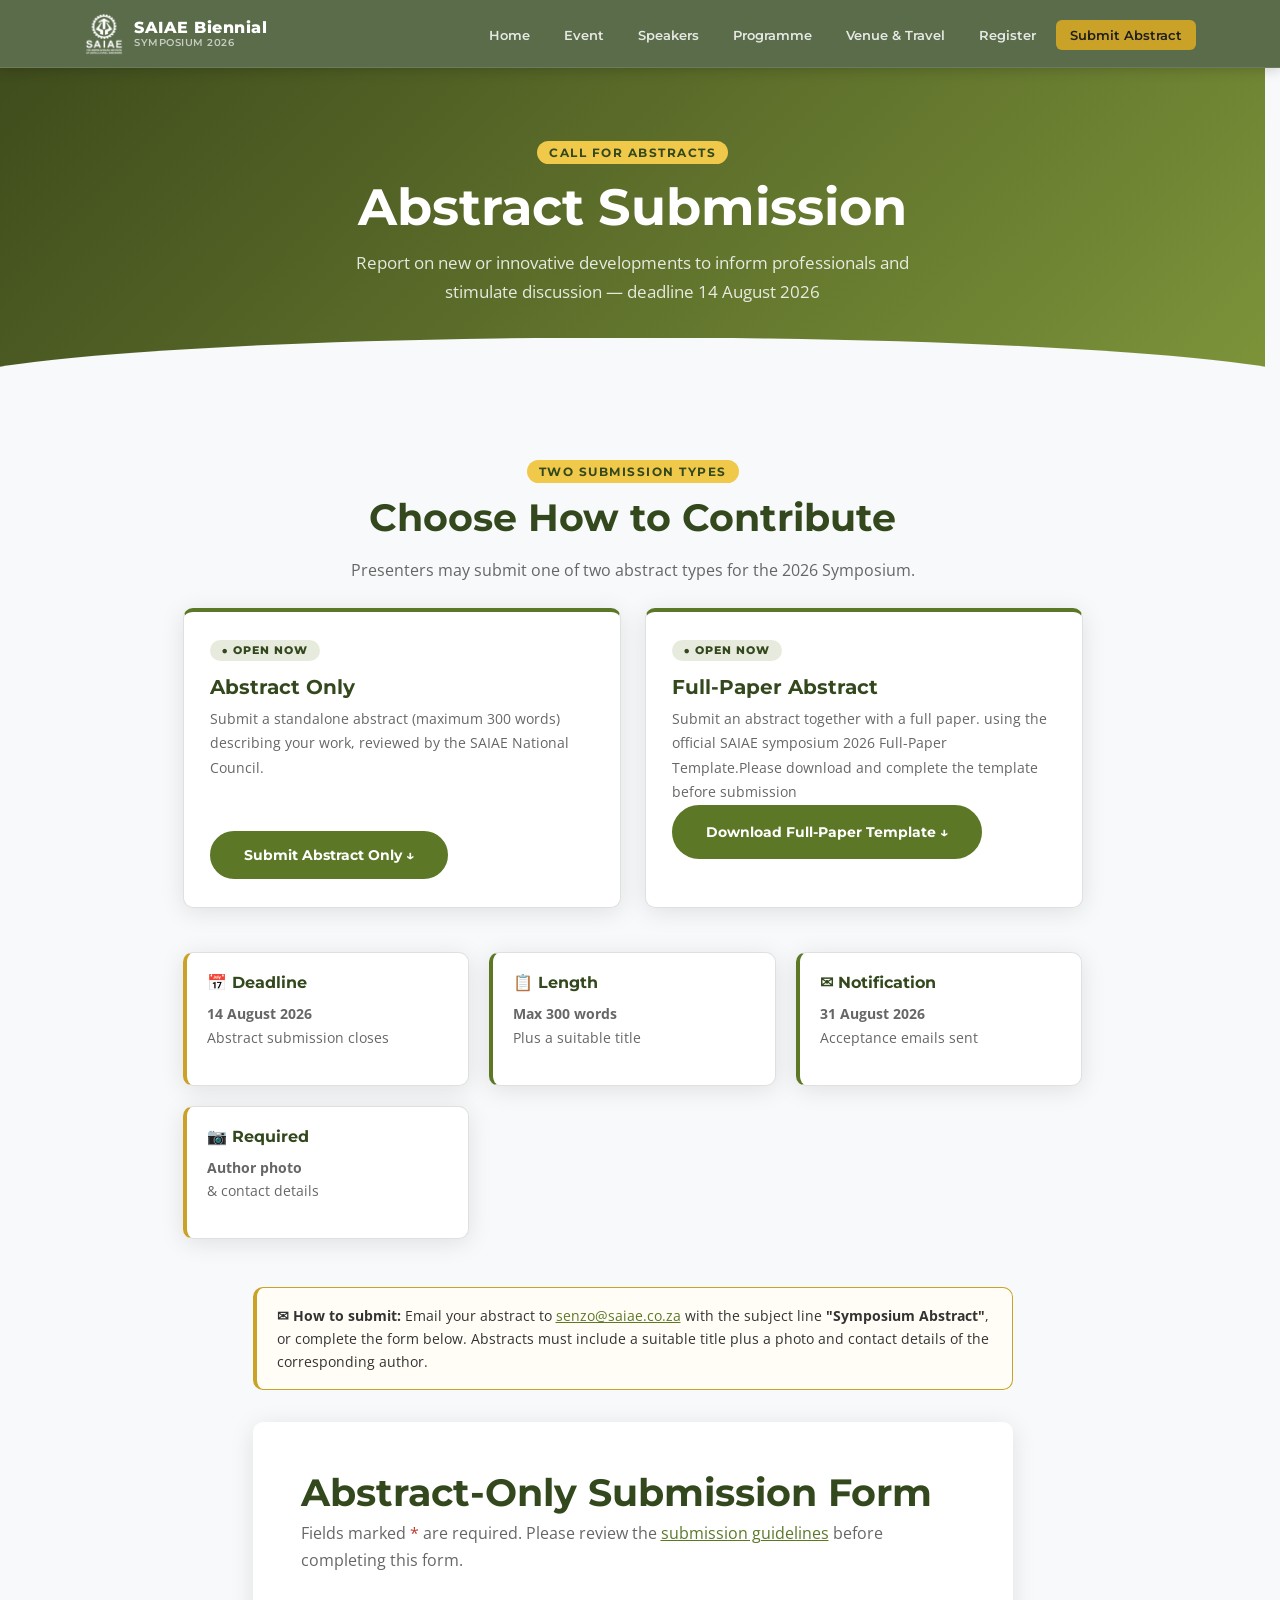
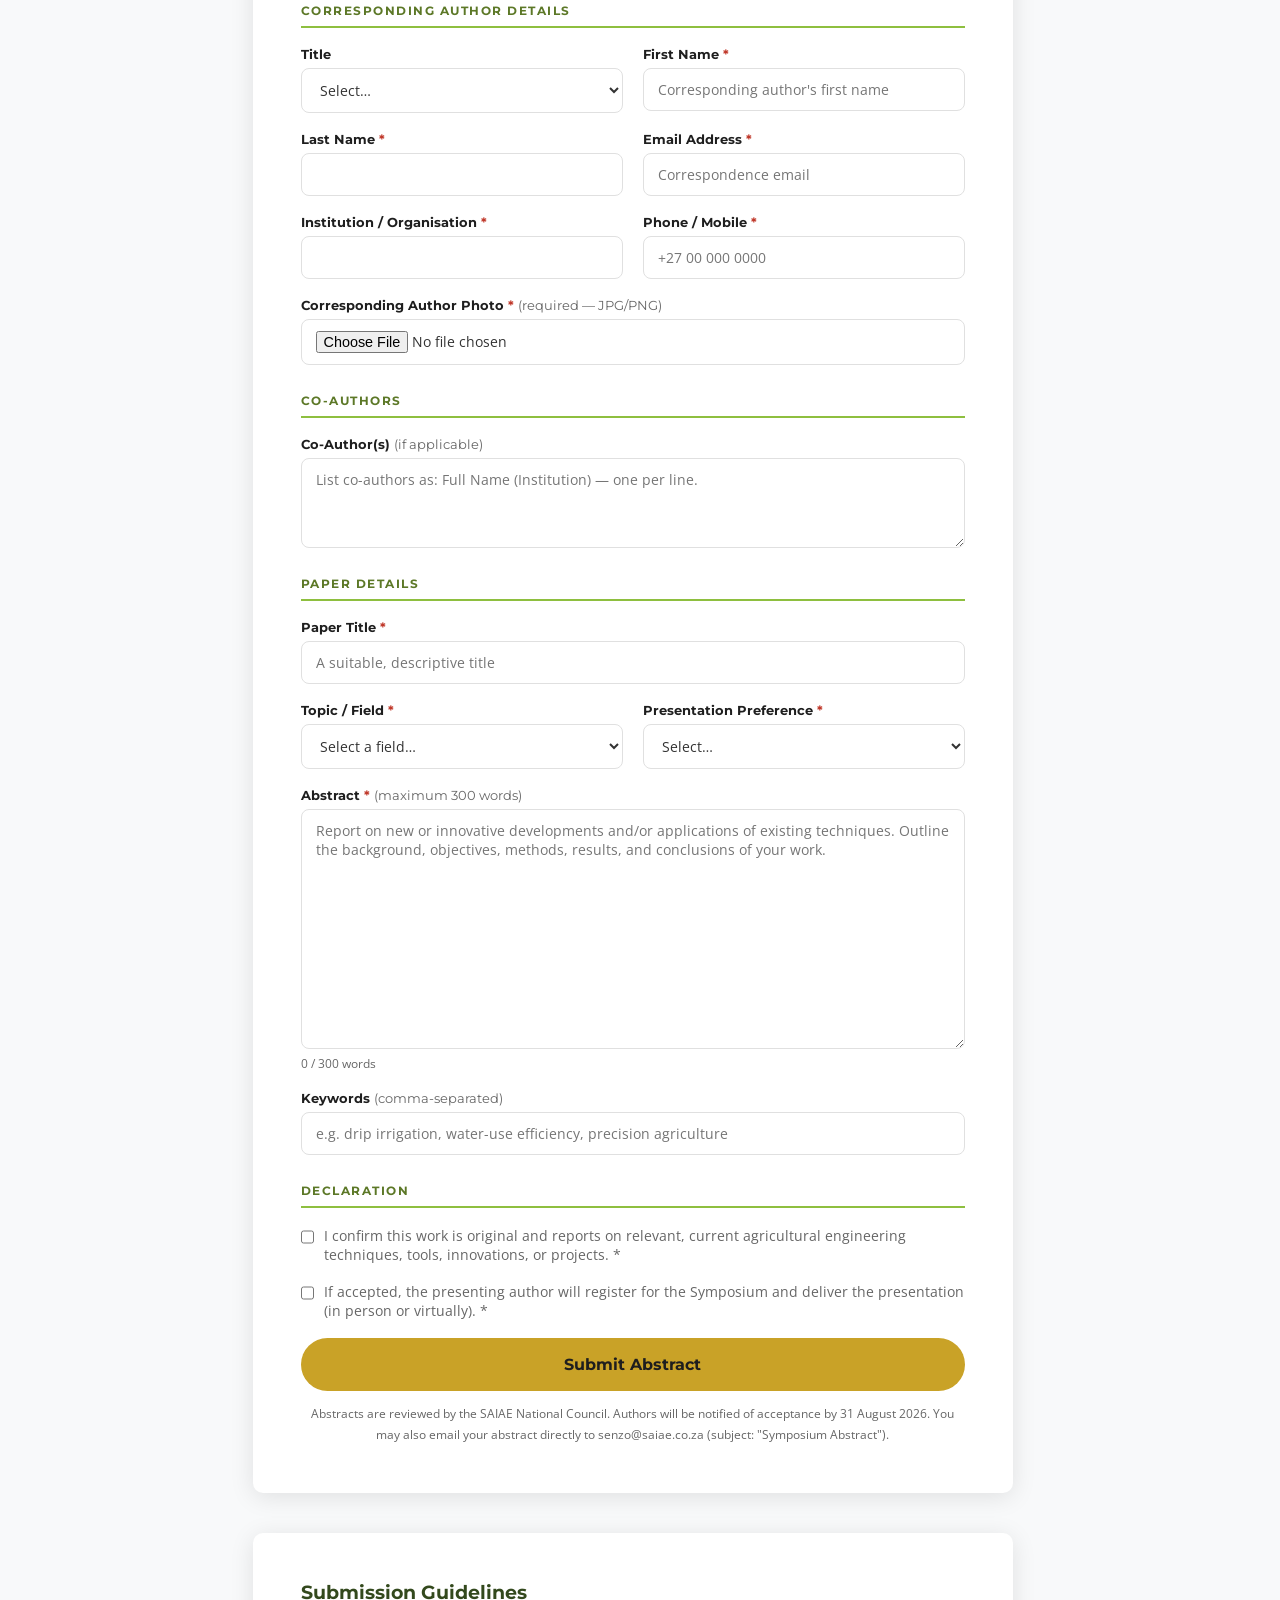
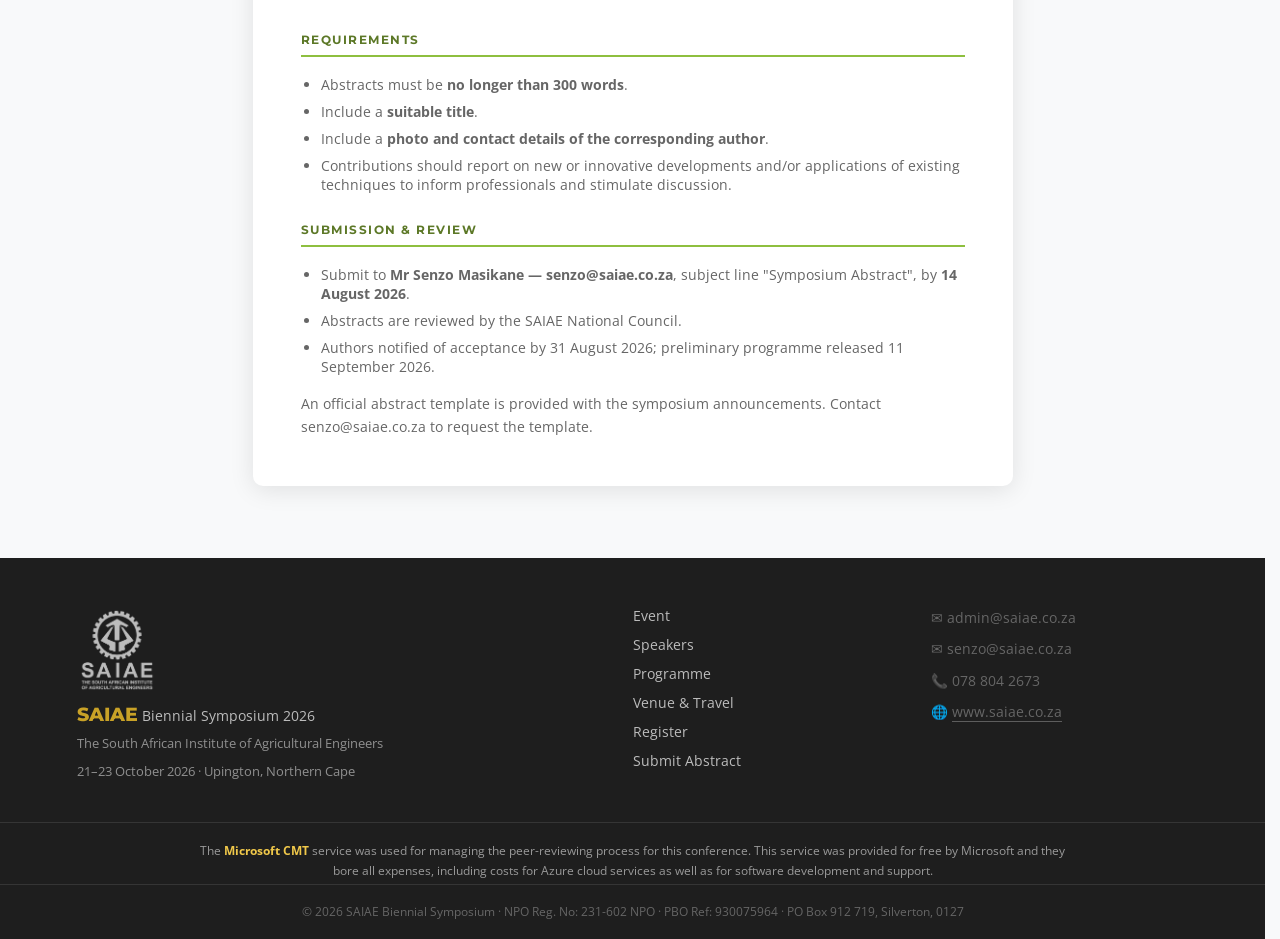
==== commit bad35c92: "Abstract Submission Page" ====
--- a/abstract.html
+++ b/abstract.html
@@ -53,11 +53,16 @@
             <p>Submit a standalone abstract (maximum 300 words) describing your work, reviewed by the SAIAE National Council.</p>
             <a href="#abstract-only" class="btn btn-green">Submit Abstract Only &darr;</a>
           </div>
-          <div class="submit-type coming-soon">
-            <span class="submit-type-badge badge-soon">Coming Soon</span>
+          <div class="submit-type available">
+            <span class="submit-type-badge badge-open">&#9679; Open Now</span>
             <h3>Full-Paper Abstract</h3>
-            <p>Submit an abstract together with a full paper. The official template and submission details are being finalised and will be available here shortly.</p>
-            <span class="btn btn-disabled" aria-disabled="true">Available Soon</span>
+            <p>Submit an abstract together with a full paper. using the official SAIAE symposium 2026 Full-Paper Template.Please download and complete the template before submission<a
+      href="documents/SAIAE Symposium Call for Full Papers Form_2026.docx"
+      class="btn btn-green"
+      download
+    >
+      Download Full-Paper Template &darr;
+    </a></p>
           </div>
         </div>
       </div>
